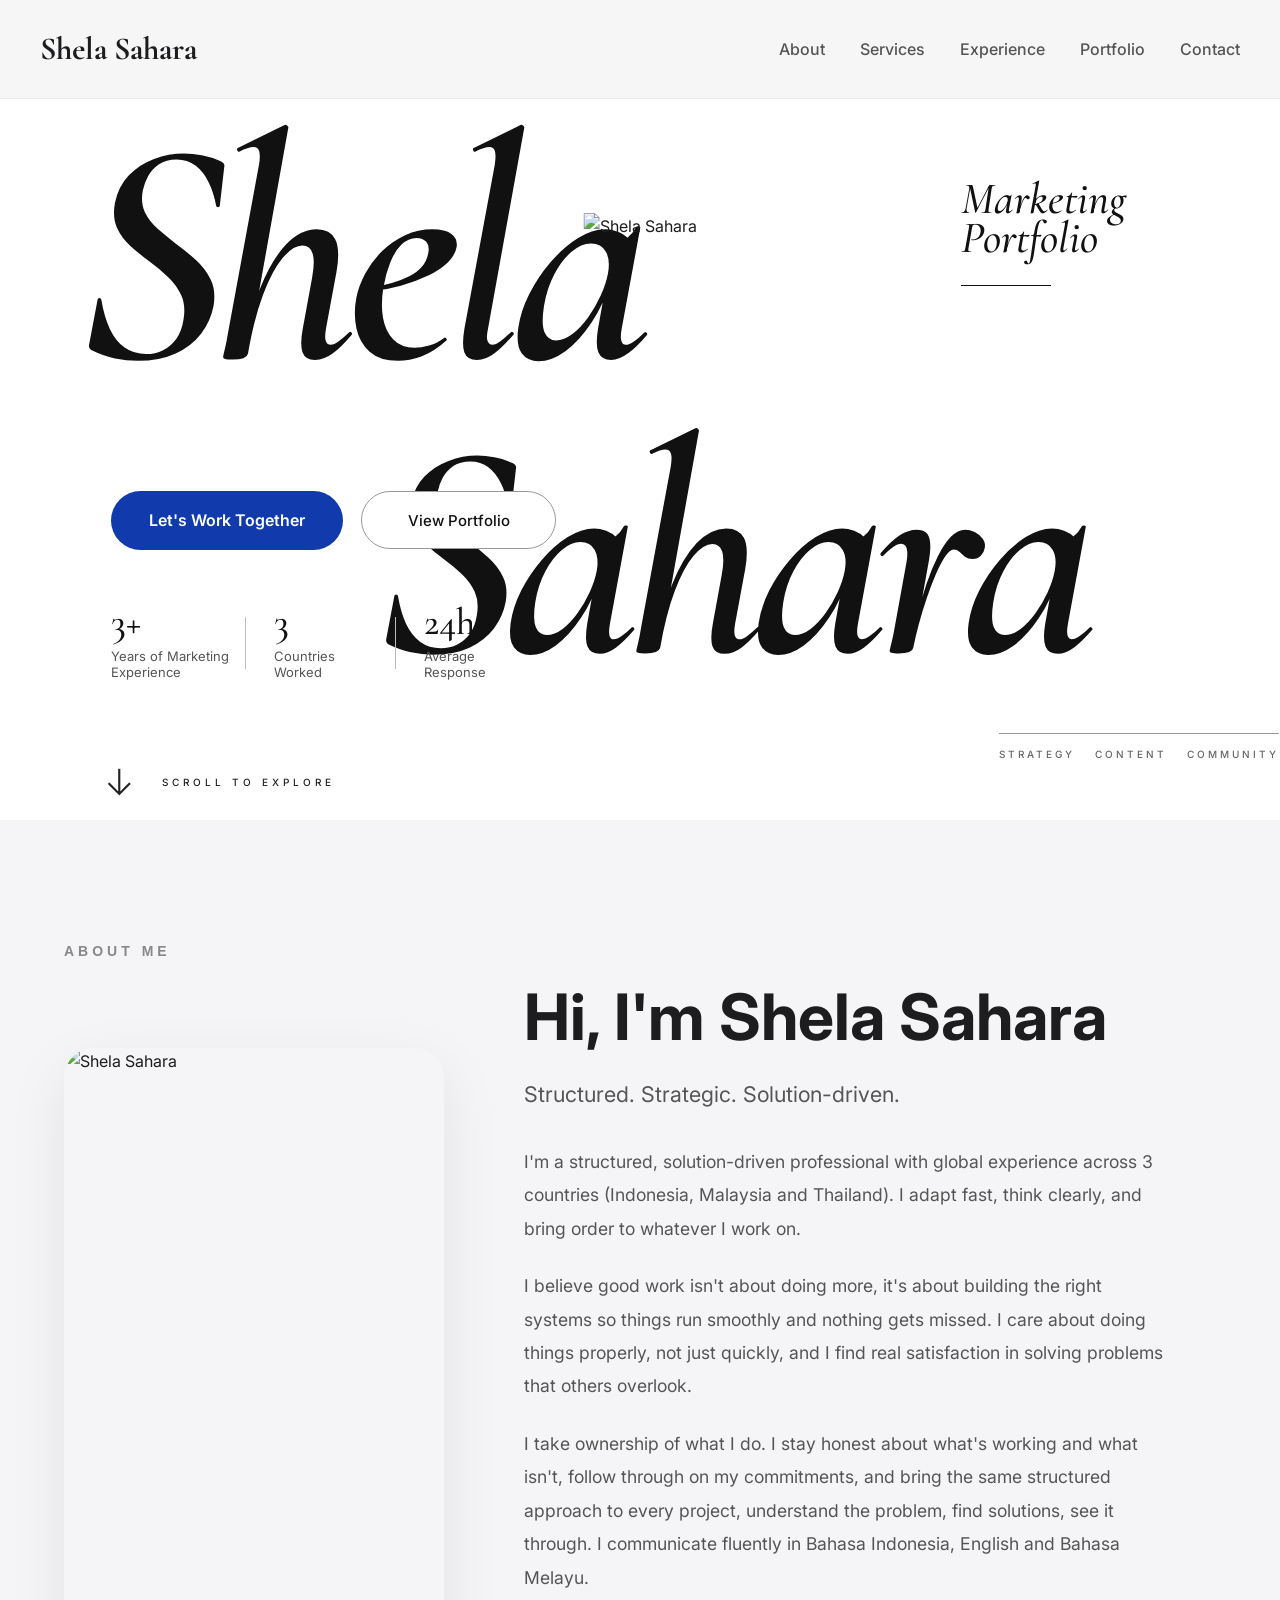
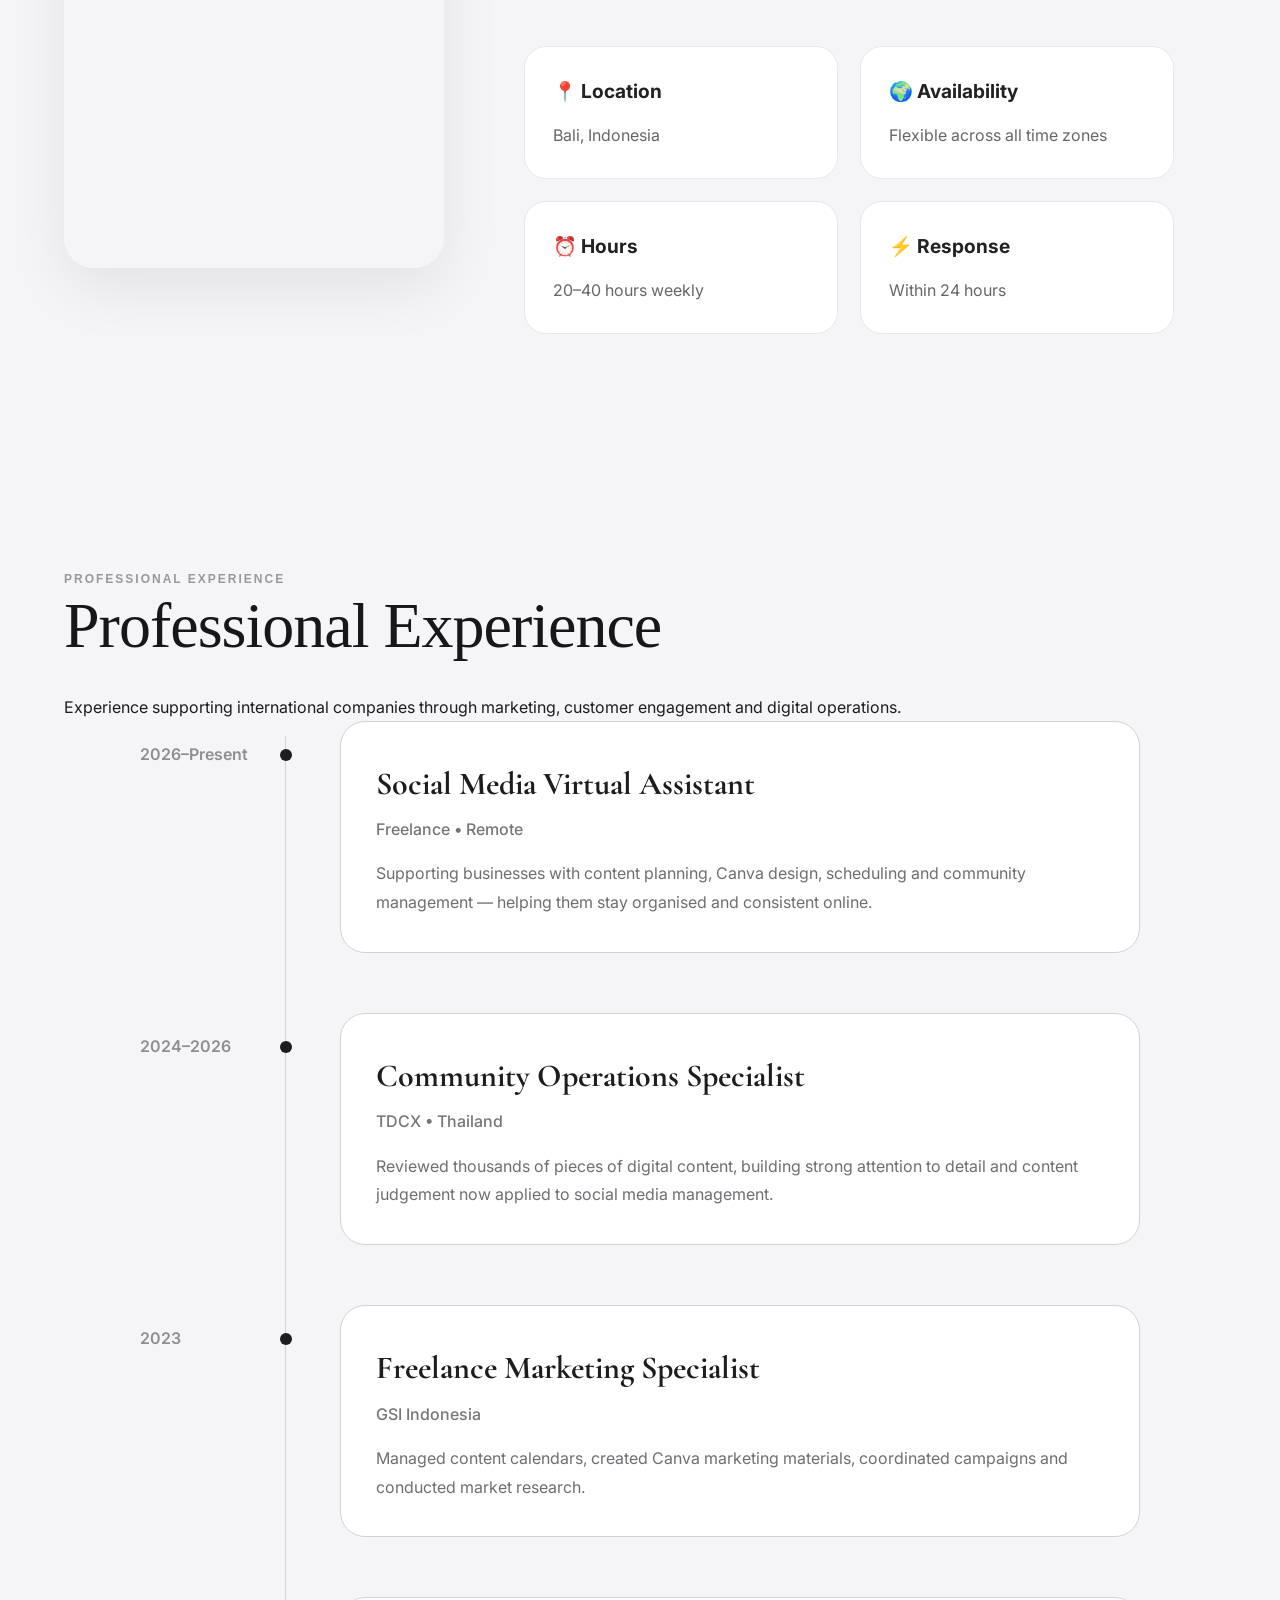
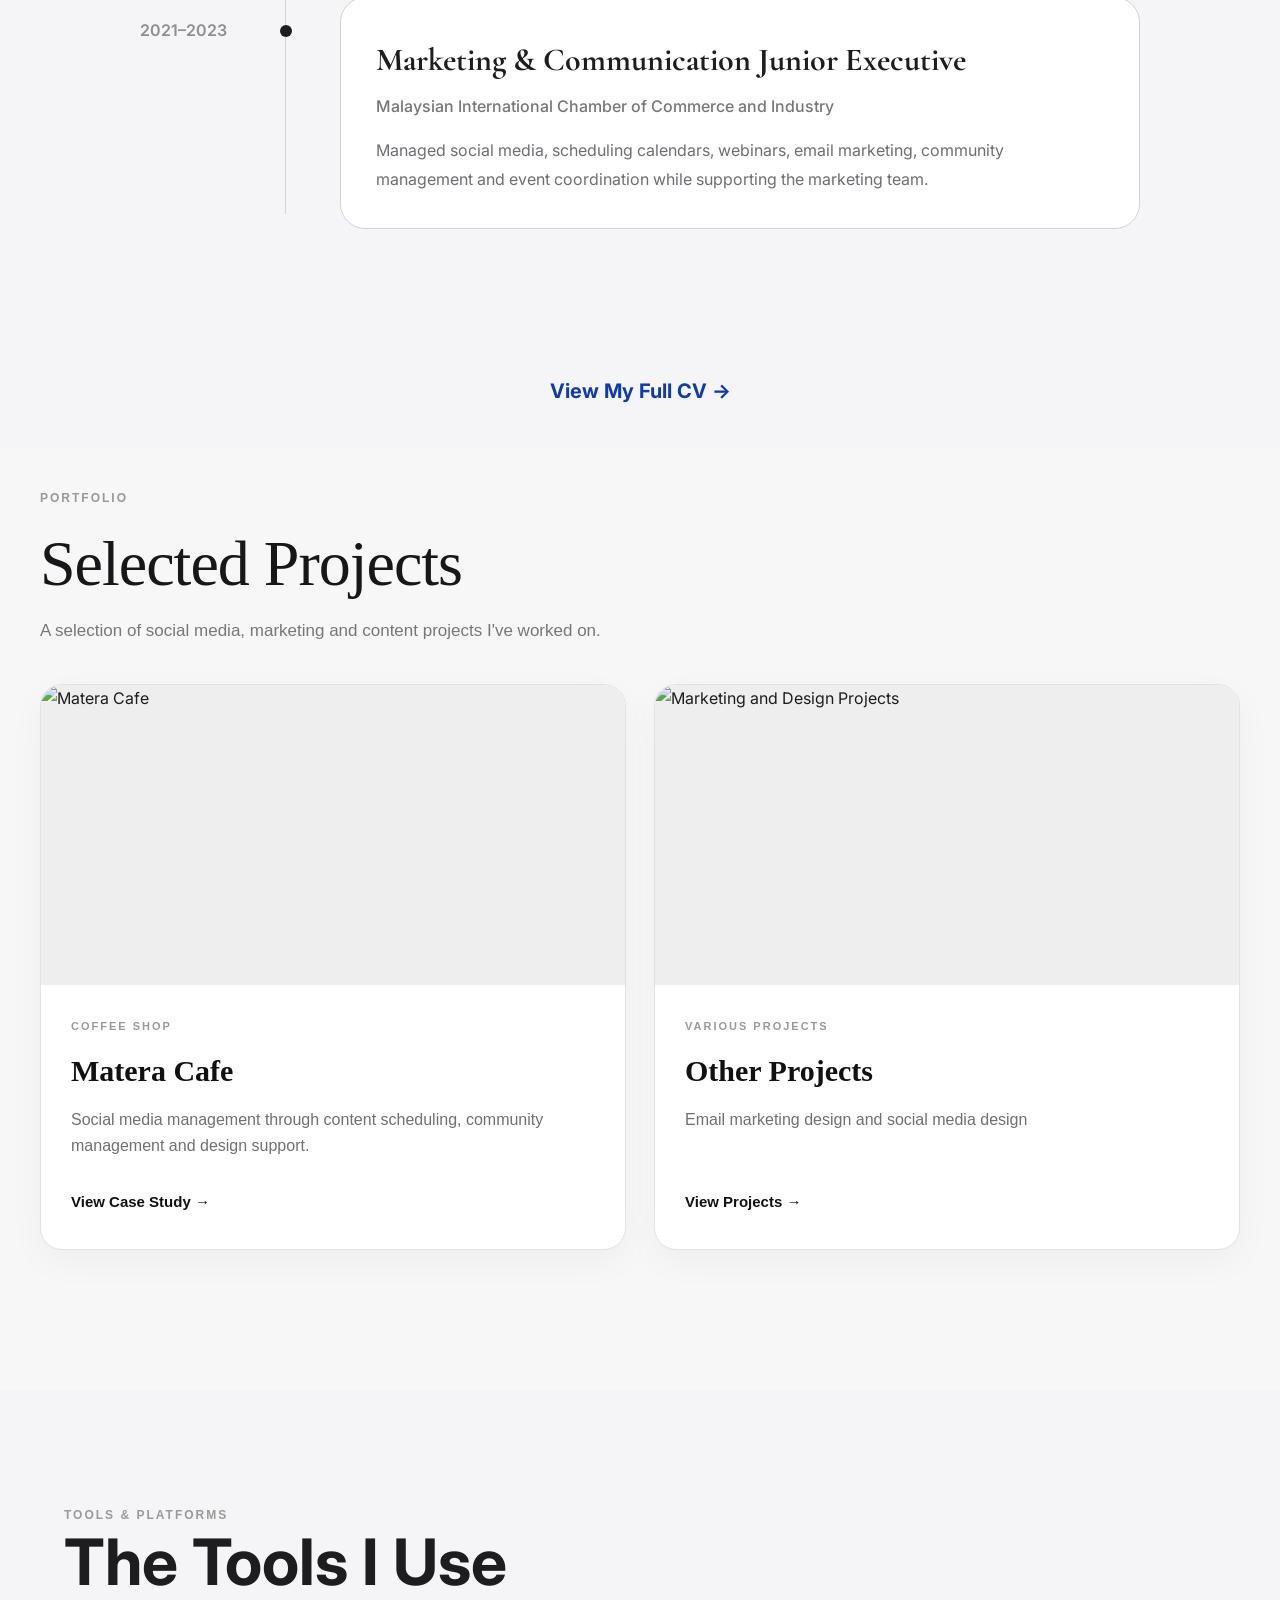
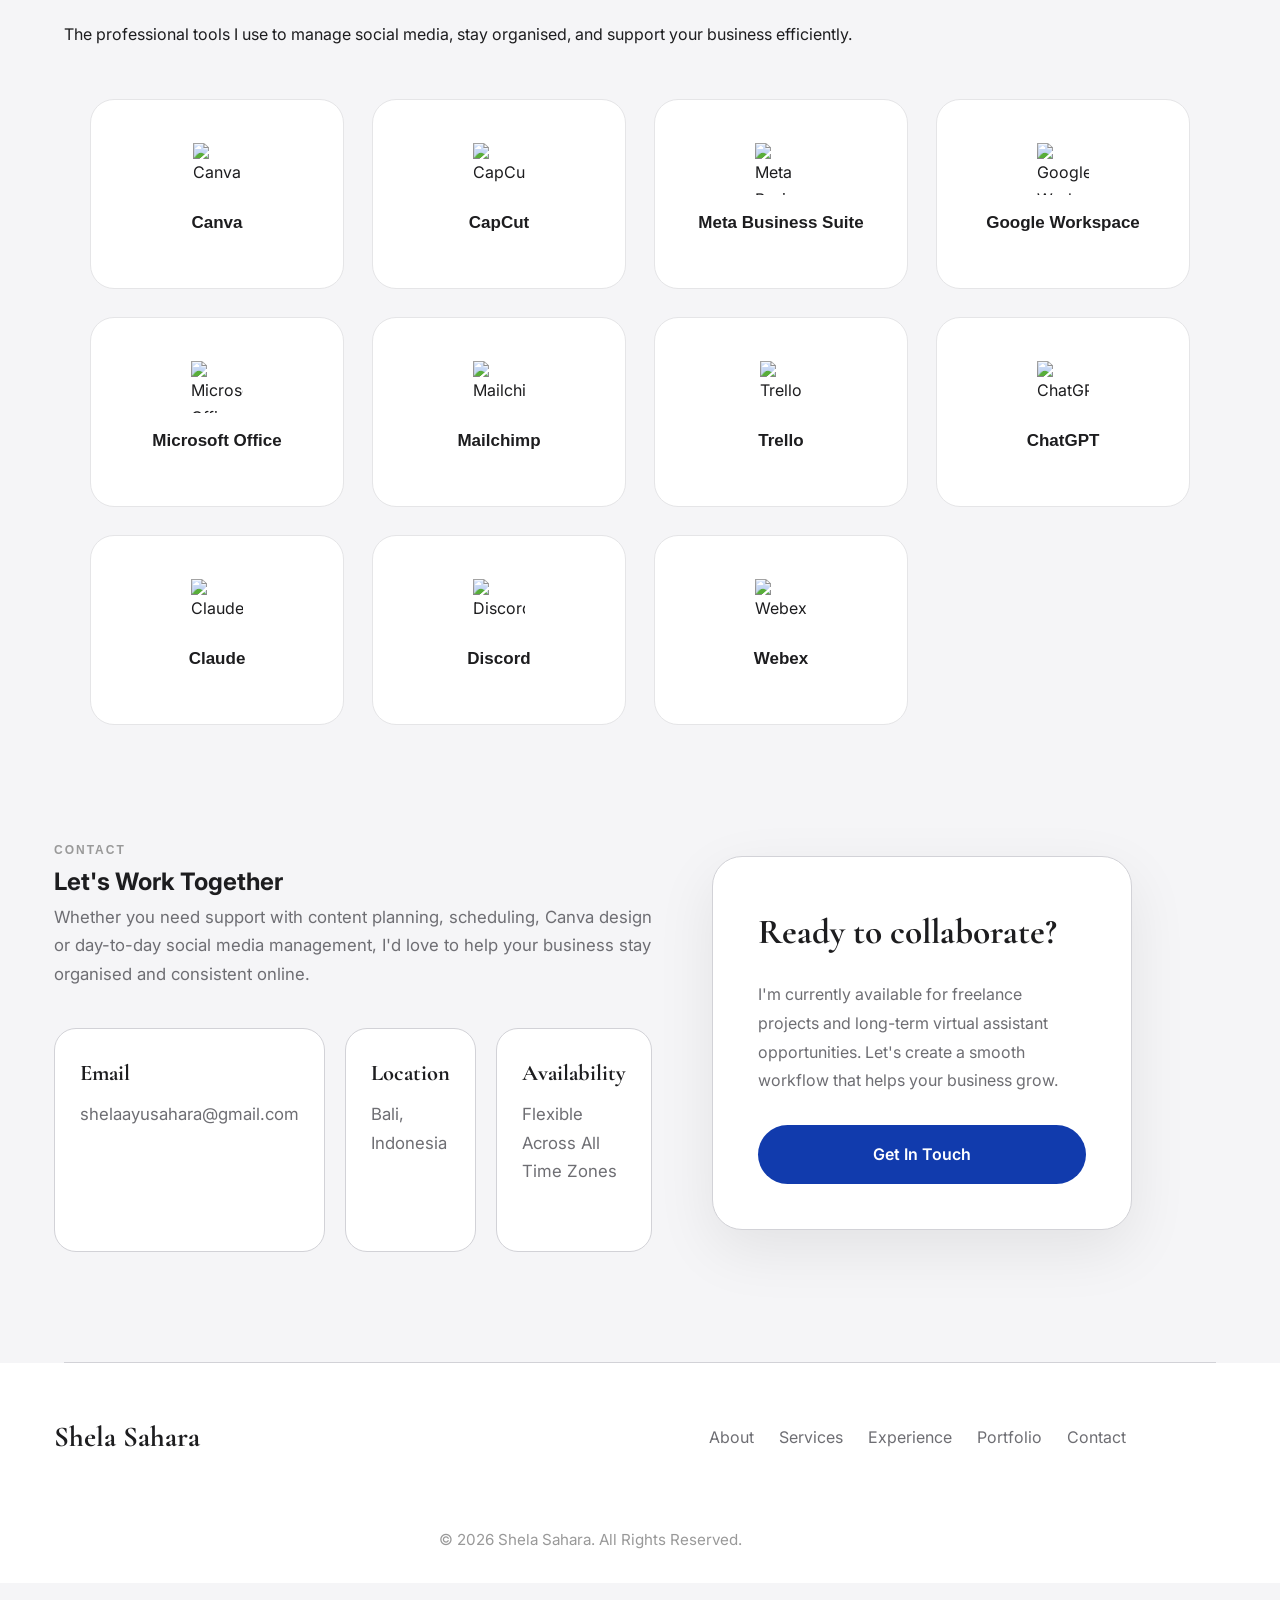
==== index.html @ 8b9014c3 "Add files via upload" ====
<!DOCTYPE html>
<html lang="en">

<head>

    <meta charset="UTF-8">
    <meta name="viewport" content="width=device-width, initial-scale=1.0">

    <title>Shela Sahara | Social Media Virtual Assistant</title>

    <link rel="stylesheet" href="style.css">

    <link rel="preconnect" href="https://fonts.googleapis.com">
    <link rel="preconnect" href="https://fonts.gstatic.com" crossorigin>

    <link href="https://fonts.googleapis.com/css2?family=Cormorant+Garamond:wght@500;600;700&family=Inter:wght@300;400;500;600;700&display=swap" rel="stylesheet">

</head>

<body>

<!-- ================= HEADER ================= -->

<header>

    <div class="container nav">

        <div class="logo">
            Shela Sahara
        </div>

        <nav>

            <a href="#about">About</a>
            <a href="#services">Services</a>
            <a href="#experience">Experience</a>
            <a href="#portfolio">Portfolio</a>
            <a href="#contact">Contact</a>

        </nav>

    </div>

</header>


<!-- ================= HERO ================= -->

<section class="hero">

    <!-- GIANT NAME -->

    <div class="hero-big-name">

        <span class="big-first">Shela</span>

        <span class="big-last">Sahara</span>

    </div>


    <!-- MARKETING PORTFOLIO -->

    <div class="hero-title">

        <span>Marketing</span>

        <span>Portfolio</span>

        <div class="title-line"></div>

    </div>


    <!-- PHOTO -->

    <div class="hero-photo">

        <img src="shela pic.png" alt="Shela Sahara">

    </div>


    <!-- LEFT CONTENT -->

    <div class="hero-info">

        <div class="buttons">

            <a href="#contact" class="btn">

                <span>Let's Work Together</span>

                <span class="arrow">→</span>

            </a>


            <a href="#portfolio" class="btn-outline">

                View Portfolio

            </a>

        </div>


        <div class="stats">

            <div class="stat">

                <h3>3+</h3>

                <p>
                    Years of Marketing<br>
                    Experience
                </p>

            </div>


            <div class="divider"></div>


            <div class="stat">

                <h3>3</h3>

                <p>
                    Countries<br>
                    Worked
                </p>

            </div>


            <div class="divider"></div>


            <div class="stat">

                <h3>24h</h3>

                <p>
                    Average<br>
                    Response
                </p>

            </div>

        </div>

    </div>


    <!-- BOTTOM RIGHT -->

    <div class="hero-specialties">

        <span>STRATEGY</span>

        <span>CONTENT</span>

        <span>COMMUNITY</span>

    </div>


    <!-- BOTTOM LEFT -->

    <div class="hero-scroll">

        <span class="scroll-arrow">↓</span>

        <span>SCROLL TO EXPLORE</span>

    </div>

</section>

<!-- ================= ABOUT ================= -->

<section id="about" class="about-section">

    <div class="container">

        <span class="section-label">
            ABOUT ME
        </span>

        <div class="about-layout">

            <!-- LEFT -->
            <div class="about-image">
                <img src="Shela Pic.jpg" alt="Shela Sahara">
            </div>

            <!-- RIGHT -->
            <div class="about-content">

                <h2>Hi, I'm Shela Sahara</h2>

                <p class="section-description">
                    Structured. Strategic. Solution-driven.
                </p>

                <p>
                    I'm a structured, solution-driven professional with global experience across 3 countries (Indonesia, Malaysia and Thailand). I adapt fast, think clearly, and bring order to whatever I work on.
                </p>

                <p>
I believe good work isn't about doing more, it's about building the right systems so things run smoothly and nothing gets missed. I care about doing things properly, not just quickly, and I find real satisfaction in solving problems that others overlook.               
 </p>

                <p>

I take ownership of what I do. I stay honest about what's working and what isn't, follow through on my commitments, and bring the same structured approach to every project, understand the problem, find solutions, see it through. I communicate fluently in Bahasa Indonesia, English and Bahasa Melayu.
                </p>

                <div class="about-info">

                    <div class="info-card">
                        <h4>📍 Location</h4>
                        <p>Bali, Indonesia</p>
                    </div>

                    <div class="info-card">
                        <h4>🌍 Availability</h4>
                        <p>Flexible across all time zones</p>
                    </div>

                    <div class="info-card">
                        <h4>⏰ Hours</h4>
                        <p>20–40 hours weekly</p>
                    </div>

                    <div class="info-card">
                        <h4>⚡ Response</h4>
                        <p>Within 24 hours</p>
                    </div>

                </div>

            </div>

        </div>

    </div>

</section>


<!-- ================= EXPERIENCE ================= -->

<section id="experience" class="experience-section">

<div class="container">


<span class="section-label">

PROFESSIONAL EXPERIENCE

</span>


<h2>
Professional Experience
</h2>


<p class="section-description">
Experience supporting international companies through marketing, customer engagement and digital operations.
</p>



<div class="timeline">



<div class="timeline-item">


<div class="timeline-year">
2026–Present
</div>


<div class="timeline-dot"></div>



<div class="timeline-content">

<h3>
Social Media Virtual Assistant
</h3>
<h4>
Freelance • Remote
</h4>
<p>
Supporting businesses with content planning, Canva design, scheduling and community management — helping them stay organised and consistent online.
</p>

</div>

</div>

<div class="timeline-item">


<div class="timeline-year">
2024–2026
</div>


<div class="timeline-dot"></div>



<div class="timeline-content">


<h3>
Community Operations Specialist
</h3>


<h4>
TDCX • Thailand
</h4>


<p>
Reviewed thousands of pieces of digital content, building strong attention to detail and content judgement now applied to social media management.
</p>


</div>


</div>





<div class="timeline-item">


<div class="timeline-year">
2023
</div>


<div class="timeline-dot"></div>



<div class="timeline-content">


<h3>
Freelance Marketing Specialist
</h3>


<h4>
GSI Indonesia
</h4>


<p>
Managed content calendars, created Canva marketing materials, coordinated campaigns and conducted market research.
</p>


</div>


</div>





<div class="timeline-item">


<div class="timeline-year">
2021–2023
</div>


<div class="timeline-dot"></div>



<div class="timeline-content">


<h3>
Marketing & Communication Junior Executive
</h3>


<h4>
Malaysian International Chamber of Commerce and Industry
</h4>


<p>
Managed social media, scheduling calendars, webinars, email marketing, community management and event coordination while supporting the marketing team.
</p>


</div>


</div>



</div>


</div>

</section>

<a href=https://drive.google.com/file/d/1gc86GsazWxi3zCNmFZ_5Ws8G3zGuvCW1/view?usp=sharing class="cv-link" target="_blank">
    View My Full CV →
</a>

<!-- ================= PORTFOLIO ================= -->

<section class="portfolio-section" id="portfolio">

    <div class="portfolio-container">

        <p class="section-label">PORTFOLIO</p>

        <h2 class="portfolio-title">Selected Projects</h2>

        <p class="portfolio-subtitle">
            A selection of social media, marketing and content projects I've worked on.
        </p>

        <div class="portfolio-grid">

<!-- PROJECT 01 -->
<article class="portfolio-card">

    <div class="portfolio-image">
        <img src="cover matera.png" alt="Matera Cafe">
    </div>

    <div class="portfolio-content">

        <span class="portfolio-category">COFFEE SHOP</span>

        <h3>Matera Cafe</h3>

        <p>
            Social media management through content scheduling,
            community management and design support.
        </p>

       <a href="./matera/matera.html" class="portfolio-link">
    View Case Study →
</a>

    </div>

</article>


            <!-- PROJECT 02 -->
            <article class="portfolio-card">

                <div class="portfolio-image">
                    <img src="cover others project.png" alt="Marketing and Design Projects">
                </div>

                <div class="portfolio-content">

                    <span class="portfolio-category">VARIOUS PROJECTS</span>

                    <h3>Other Projects</h3>

                    <p>
                        Email marketing design and social media design
                    </p>
<a href="others/others.html" class="portfolio-link">View Projects →</a>

                </div>

            </article>

        </div>

    </div>

</section>


<!-- ================= TOOLS ================= -->

<section id="tools" class="tools section">

    <div class="container">

        <span class="section-label">
            TOOLS & PLATFORMS
        </span>

        <h2 class="tools-title">The Tools I Use</h2>
<p>The professional tools I use to manage social media, stay organised, and support your business efficiently.</p>

           <div class="tools-grid">

    <div class="tool-card">
        <div class="tool-logo">
            <img src="canva.png" alt="Canva">
        </div>
        <h3>Canva</h3>
    </div>

    <div class="tool-card">
        <div class="tool-logo">
            <img src="capcut.png" alt="CapCut">
        </div>
        <h3>CapCut</h3>
    </div>

    <div class="tool-card">
        <div class="tool-logo">
            <img src="metabusiness.png" alt="Meta Business Suite">
        </div>
        <h3>Meta Business Suite</h3>
    </div>

    <div class="tool-card">
        <div class="tool-logo">
            <img src="google.png" alt="Google Workspace">
        </div>
        <h3>Google Workspace</h3>
    </div>

    <div class="tool-card">
        <div class="tool-logo">
            <img src="msoffice.png" alt="Microsoft Office">
        </div>
        <h3>Microsoft Office</h3>
    </div>

    <div class="tool-card">
        <div class="tool-logo">
            <img src="mailchimp.png" alt="Mailchimp">
        </div>
        <h3>Mailchimp</h3>
    </div>

    <div class="tool-card">
        <div class="tool-logo">
            <img src="trello.png" alt="Trello">
        </div>
        <h3>Trello</h3>
    </div>

    <div class="tool-card">
        <div class="tool-logo">
            <img src="chatgpt.png" alt="ChatGPT">
        </div>
        <h3>ChatGPT</h3>
    </div>

    <div class="tool-card">
        <div class="tool-logo">
            <img src="claude.png" alt="Claude">
        </div>
        <h3>Claude</h3>
    </div>

    <div class="tool-card">
        <div class="tool-logo">
            <img src="discord.png" alt="Discord">
        </div>
        <h3>Discord</h3>
    </div>

    <div class="tool-card">
        <div class="tool-logo">
            <img src="webex.png" alt="Webex">
        </div>
        <h3>Webex</h3>
    </div>

</div>

<!-- ================= CONTACT ================= -->

<section class="contact" id="contact">

    <div class="container contact-grid">

        <div class="contact-text">

            <span class="section-label">
                CONTACT
            </span>

            <h2>
                Let's Work Together
            </h2>

            <p>
                Whether you need support with content planning, scheduling, Canva design or day-to-day social media management, I'd love to help your business stay organised and consistent online.
            </p>

            <div class="contact-info">

                <div class="contact-item">
                    <h4>Email</h4>
                    <p>shelaayusahara@gmail.com</p>
                </div>

                <div class="contact-item">
                    <h4>Location</h4>
                    <p>Bali, Indonesia</p>
                </div>

                <div class="contact-item">
                    <h4>Availability</h4>
                    <p>Flexible Across All Time Zones</p>
                </div>

            </div>

        </div>

        <div class="contact-card">

            <h3>Ready to collaborate?</h3>

            <p>
                I'm currently available for freelance projects and long-term virtual assistant opportunities. Let's create a smooth workflow that helps your business grow.
            </p>

            <a href="mailto:shelaayusahara@gmail.com" class="btn">
                Get In Touch
            </a>

        </div>

    </div>

</section>

<!-- ================= FOOTER ================= -->

<footer>

    <div class="container footer">

        <div class="footer-logo">
            Shela Sahara
        </div>

        <div class="footer-links">
            <a href="#about">About</a>
            <a href="#services">Services</a>
            <a href="#experience">Experience</a>
            <a href="#portfolio">Portfolio</a>
            <a href="#contact">Contact</a>
        </div>

        <div class="copyright">
            © 2026 Shela Sahara. All Rights Reserved.
        </div>

    </div>

</footer>

<script src="script.js"></script>

</body>
</html>
---- style.css ----
/* ======================================
   SHELA SAHARA PORTFOLIO
   Luxury Minimal Portfolio
====================================== */

@import url('https://fonts.googleapis.com/css2?family=Cormorant+Garamond:wght@500;600;700&family=Inter:wght@300;400;500;600;700&display=swap');

/* ================= ROOT ================= */

:root{

    --bg:#F5F5F7;
    --white:#FFFFFF;
    --card:#FBFBFD;

    --text:#1D1D1F;
    --light:#6E6E73;

    --border:#D2D2D7;

    --button:#1D1D1F;
    --button-hover:#333333;

    --shadow:0 20px 60px rgba(0,0,0,.08);

    --max-width:1200px;

}

/* ================= RESET ================= */

*{
    margin:0;
    padding:0;
    box-sizing:border-box;
}

html{
    scroll-behavior:smooth;
}

body{

    font-family:'Inter',sans-serif;
    background:var(--bg);
    color:var(--text);
    line-height:1.7;

}

img{

    width:100%;
    display:block;

}

a{

    text-decoration:none;
    color:inherit;

}

.container{

    width:90%;
    max-width:var(--max-width);
    margin:auto;

}

section{

    padding:110px 0;

}

/* ================= HEADER ================= */

header{

    position:fixed;
    top:0;
    left:0;
    width:100%;
    z-index:999;

    background:rgba(245,245,247,.90);

    backdrop-filter:blur(20px);

    border-bottom:1px solid #ECECEC;

}

.nav {
    display: flex;
    justify-content: space-between;
    align-items: center;
    padding: 22px 0;

    width: min(100% - 80px, 1300px);
    margin: 0 auto;
}

.logo{

    font-family:'Cormorant Garamond',serif;
    font-size:2rem;
    font-weight:700;

}

nav{

    display:flex;
    gap:35px;

}

nav a{

    font-weight:500;
    color:#555;
    transition:.3s;

}

nav a:hover{

    color:#000;

}

/* =========================================================
   HERO — SHELA SAHARA EDITORIAL PORTFOLIO
========================================================= */

.hero {
    position: relative;
    width: 100%;
    height: calc(100vh - 80px);
    min-height: 760px;
    background: #ffffff;
    overflow: hidden;
}


/* =========================================================
   GIANT NAME — BACKGROUND
========================================================= */

.hero-big-name {
    position: absolute;
    inset: 0;
    left: 40px;
    z-index: 1;
    pointer-events: none;

    font-family: 'Cormorant Garamond', serif;
    font-style: italic;
    color: #111111;
}


/* =========================================================
   SHELA
========================================================= */

.big-first {
    position: absolute;

    top: 2%;
    left: 3.5%;

    margin: 0;
    padding: 0;

    font-family: 'Cormorant Garamond', serif;
    font-size: clamp(270px, 24vw, 370px);
    font-weight: 600;

    line-height: .72;
    letter-spacing: -18px;

    white-space: nowrap;
    color: #111111;
}


/* =========================================================
   SAHARA
========================================================= */

.big-last {
    position: absolute;

    top: 37%;
    left: 70%;

    margin: 0;
    padding: 0;

    font-family: 'Cormorant Garamond', serif;
    font-size: clamp(270px, 24vw, 370px);
    font-weight: 600;

    line-height: .72;
    letter-spacing: -18px;

    white-space: nowrap;
    color: #111111;
}


/* =========================================================
   PHOTO — FRONT OF THE GIANT NAME
========================================================= */

.hero-photo {
    position: absolute;

    left: 50%;
    bottom: 0;

    z-index: 3;

    width: auto;
    height: 76%;

    transform: translateX(-50%);

    display: flex;
    align-items: flex-end;
    justify-content: center;
}


.hero-photo img {
    display: block;

    width: auto;
    height: 100%;

    max-width: none;

    margin: 0;
    padding: 0;

    object-fit: contain;
    object-position: bottom center;

    border: none;
    border-radius: 0;

    box-shadow: none;

    background: transparent;
}


/* =========================================================
   MARKETING PORTFOLIO
========================================================= */

.hero-title {
    position: absolute;

    top: 22%;
    right: 21.5%;

    z-index: 5;

    margin: 0;
    padding: 0;

    display: flex;
    flex-direction: column;

    font-family: 'Cormorant Garamond', serif;

    font-size: clamp(42px, 3.4vw, 58px);
    font-weight: 500;
    font-style: italic;

    line-height: .86;

    color: #111111;
    text-align: left;
}


.hero-title span {
    display: block;

    margin: 0;
    padding: 0;
}


.title-line {
    width: 90px;
    height: 1px;

    margin-top: 28px;

    background: #111111;
}


/* =========================================================
   LEFT BUTTON + STATS
========================================================= */

.hero-info {
    position: absolute;

    left: 4.3%;
    bottom: 18%;

    z-index: 6;

    margin: 0;
    padding: 0;
}


/* =========================================================
   BUTTONS
========================================================= */

.hero .buttons {
    display: flex;
    align-items: center;

    gap: 18px;

    margin: 0 0 55px;
    padding: 0;
}

.btn {
    background: #113BAD;
    color: #fff;

    padding: 16px 38px;
    border-radius: 999px;

    font-weight: 600;

    display: flex;
    align-items: center;
    justify-content: center;

    transition: .3s;
}


.hero .btn:hover {
    background: #0d3195;
    transform: translateY(-3px);
}


.hero .btn .arrow {
    font-size: 22px;
    line-height: 1;
}


.hero .btn-outline {
    display: flex;
    align-items: center;
    justify-content: center;

    width: 195px;
    height: 58px;

    box-sizing: border-box;

    padding: 0 25px;

    background: #ffffff;
    color: #111111;

    border: 1px solid #999999;
    border-radius: 999px;

    font-family: inherit;
    font-size: 15px;
    font-weight: 500;
    line-height: 1;

    text-decoration: none;

    transition:
        transform .3s ease,
        background .3s ease;
}


.hero .btn-outline:hover {
    background: #f5f5f5;
    transform: translateY(-3px);
}


/* =========================================================
   STATS
========================================================= */

.hero .stats {
    display: flex;
    align-items: center;

    gap: 22px;

    margin: 0;
    padding: 0;
}


.hero .stat {
    min-width: 105px;

    margin: 0;
    padding: 0;
}


.hero .stat h3 {
    margin: 0 0 9px;
    padding: 0;

    font-family: 'Cormorant Garamond', serif;

    font-size: 38px;
    font-weight: 500;

    line-height: .9;

    color: #111111;
}


.hero .stat p {
    margin: 0;
    padding: 0;

    font-family: 'Inter', sans-serif;

    font-size: 13px;
    font-weight: 400;

    line-height: 1.25;

    color: #555555;
}


.hero .divider {
    width: 1px;
    height: 52px;

    flex: 0 0 1px;

    background: #bdbdbd;

    transform: translateX(-6px);
}


/* =========================================================
   BOTTOM RIGHT — SPECIALTIES
========================================================= */

.hero-specialties {
    position: absolute;

    right: 4.8%;
    bottom: 7.5%;

    z-index: 6;

    width: 320px;

    margin: 0;
    padding: 15px 0 0;

    border-top: 1px solid #999999;

    display: flex;
    align-items: center;
    justify-content: space-between;

    font-family: 'Inter', sans-serif;

    font-size: 10px;
    font-weight: 500;

    letter-spacing: 3px;
    line-height: 1;

    color: #666666;
}


/* =========================================================
   BOTTOM LEFT — SCROLL
========================================================= */

.hero-scroll {
    position: absolute;

    left: 4.3%;
    bottom: 3.5%;

    z-index: 6;

    display: flex;
    align-items: center;

    gap: 28px;

    margin: 0;
    padding: 0;

    color: #222222;
}


.hero-scroll .scroll-arrow {
    font-size: 36px;
    font-weight: 300;
    line-height: .5;
}


.hero-scroll span:last-child {
    font-family: 'Inter', sans-serif;

    font-size: 10px;
    font-weight: 500;

    letter-spacing: 4px;
    line-height: 1;

    white-space: nowrap;
}


/* =========================================================
   NO EXTRA DECORATION
========================================================= */

.hero::before,
.hero::after {
    content: none !important;
}


/* =========================================================
   LARGE DESKTOP
========================================================= */

@media (min-width: 1400px) {

    .hero {
        min-height: 760px;
    }

    .big-first {
        top: -1%;
        left: 3.5%;

        font-size: 25vw;
        letter-spacing: -19px;
    }

    .big-last {
        top: 36%;
        left: 29%;

        font-size: 24vw;
        letter-spacing: -19px;
    }

    .hero-photo {
        height: 76%;
    }

    .hero-title {
        top: 22%;
        right: 21.5%;
    }
}


/* =========================================================
   LAPTOP
========================================================= */

@media (min-width: 901px) and (max-width: 1399px) {

    .hero {
        min-height: 700px;
    }

    .big-first {
        top: 0;
        left: 3%;

        font-size: 25vw;
        letter-spacing: -13px;
    }

    .big-last {
        top: 37%;
        left: 27%;

        font-size: 24vw;
        letter-spacing: -13px;
    }

    .hero-photo {
        height: 74%;
    }

    .hero-title {
        top: 22%;
        right: 12%;

        font-size: 2.8rem;
    }

    .hero-info {
        left: 4%;
        bottom: 17%;
    }

    .hero-specialties {
        right: 4%;
        width: 280px;
    }
}


/* =========================================================
   TABLET
========================================================= */

@media (max-width: 900px) {

    .hero {
        height: 850px;
        min-height: 850px;
    }

    .big-first {
        top: 2%;
        left: 3%;

        font-size: 24vw;
        letter-spacing: -7px;
    }

    .big-last {
        top: 38%;
        left: 22%;

        font-size: 23vw;
        letter-spacing: -7px;
    }

    .hero-photo {
        left: 55%;
        height: 65%;
    }

    .hero-title {
        top: 23%;
        right: 6%;

        font-size: 2.2rem;
    }

    .hero-info {
        left: 5%;
        bottom: 7%;
    }

    .hero-specialties,
    .hero-scroll {
        display: none;
    }
}


/* =========================================================
   MOBILE
========================================================= */

@media (max-width: 600px) {

    .hero {
        height: 850px;
        min-height: 850px;
    }

    .big-first {
        top: 3%;
        left: 3%;

        font-size: 28vw;
        letter-spacing: -5px;
    }

    .big-last {
        top: 34%;
        left: 10%;

        font-size: 26vw;
        letter-spacing: -5px;
    }

    .hero-photo {
        left: 58%;
        height: 55%;
    }

    .hero-title {
        top: 23%;
        right: 5%;

        font-size: 1.7rem;
    }

    .title-line {
        width: 45px;
        margin-top: 15px;
    }

    .hero-info {
        left: 5%;
        bottom: 4%;
    }

    .hero .buttons {
        gap: 10px;
        margin-bottom: 35px;
    }

    .hero .btn {
        width: auto;
        height: 48px;
        padding: 0 17px;
        font-size: 12px;
    }

    .hero .btn-outline {
        width: auto;
        height: 48px;
        padding: 0 17px;
        font-size: 12px;
    }

    .hero .stats {
        gap: 12px;
    }

    .hero .stat {
        min-width: 75px;
    }

    .hero .stat h3 {
        font-size: 28px;
    }

    .hero .stat p {
        font-size: 10px;
    }

    .hero .divider {
        height: 45px;
    }

    .hero-specialties,
    .hero-scroll {
        display: none;
    }
}


/* ================= FINAL HERO ADJUSTMENT ================= */

/* Move the giant Shela Sahara down */
.hero-big-name {
    transform: translateY(140px);
}

/* Remove arrow from Let's Work Together */
.buttons .arrow {
    display: none !important;
}


/* Move left-side hero content slightly left */
.hero-info {
    transform: translateX(60px);
}

/* Move scroll indicator slightly left */
.hero-scroll {
    transform: translateX(50px);
}

/* Move specialties slightly left */
.hero-specialties {
    transform: translateX(50px);
}

/* ======================================
   ABOUT
====================================== */

.about-section{
    padding:120px 0;
}

.about-layout{
    display:grid;
    grid-template-columns:520px 1fr;
    gap:70px;
    align-items:stretch;
}

.about-image{
    display:flex;
}

.about-image img{
    width:100%;
    height:100%;
    min-height:820px;
    object-fit:cover;
    border-radius:30px;
    display:block;
}

.about-content{
    display:flex;
    flex-direction:column;
}

.about-section .section-label{
    display:block;
    font-size:14px;
    font-weight:600;
    letter-spacing:4px;
    text-transform:uppercase;
    color:#888;
    margin-bottom:18px;
}

.about-content h2{
    font-size:4rem;
    line-height:1.1;
    margin-bottom:24px;
}

.about-content .section-description{
    font-size:1.35rem;
    line-height:1.7;
    color:#555;
    margin-bottom:32px;
}

.about-content p{
    font-size:1.1rem;
    line-height:1.9;
    color:#555;
    margin-bottom:24px;
}

.about-info{
    display:grid;
    grid-template-columns:repeat(2,1fr);
    gap:22px;
    margin-top:28px;
}

.info-card{
    background:#fff;
    border:1px solid #E8E8E8;
    border-radius:22px;
    padding:28px;
    transition:.3s;
}

.info-card:hover{
    transform:translateY(-4px);
    box-shadow:0 15px 40px rgba(0,0,0,.08);
}

.info-card h4{
    font-size:1.2rem;
    margin-bottom:12px;
    color:#222;
}

.info-card p{
    margin:0;
    font-size:1rem;
    color:#666;
}

/* ======================================
   PROFESSIONAL EXPERIENCE
====================================== */

.timeline{

    position:relative;
    max-width:900px;
    margin:auto;

}

/* Vertical Line */

.timeline::before{

    content:"";

    position:absolute;

    left:55px;

    top:15px;

    bottom:15px;

    width:2px;

    background:#DADADA;

}

.timeline-item{

    position:relative;

    display:grid;

    grid-template-columns:110px 1fr;

    gap:35px;

    margin-bottom:55px;

}

.timeline-year{

    position:relative;

    font-family:'Cormorant Garamond',serif;
    font-size:1.8rem;
    font-weight:600;
    color:#1D1D1F;

}
   .experience-section h2 {
    margin: 0 0 32px;

    font-family: Georgia, "Times New Roman", serif;
    font-size: 4rem;
    line-height: 1.1;
    font-weight: 400;
    letter-spacing: -1px;

    color: #17171a;
}

.experience-section .section-description {
    white-space: nowrap;
    margin-top: 30px;
}
/* Circle */

.timeline-year::after{

    content:"";

    position:absolute;

    right:-20px;

    top:14px;

    width:14px;

    height:14px;

    border-radius:50%;

    background:#1D1D1F;

    border:5px solid #F5F5F7;

}

.timeline-content{

    background:#FFFFFF;

    border:1px solid var(--border);

    border-radius:24px;

    padding:30px 35px;

    transition:.35s;

}

.timeline-content:hover{

    transform:translateY(-5px);

    box-shadow:var(--shadow);

}

.timeline-content h3{

    font-family:'Cormorant Garamond',serif;

    font-size:1.9rem;

    margin-bottom:5px;

}

.timeline-content h4{

    color:#777;

    font-size:1rem;

    font-weight:500;

    margin-bottom:16px;

}

.timeline-content p{

    color:var(--light);

    line-height:1.8;

}

.cv-link {
    display: block;
    width: fit-content;
    margin: -25px auto 40px;

    color: #113BAD;
    font-size: 20px;
    font-weight: 700;
    text-decoration: none;
}
.cv-link:hover {
    color: #0D2F8A;
    transform: translateX(5px);
}


/* =========================
   PORTFOLIO
========================= */

.portfolio-section {
    width: 100%;
    padding: 40px 0 140px;
    background: #f7f7f8;
}

.portfolio-container {
    width: min(100% - 40px, 1200px);
    margin: 0 auto;
}


/* SECTION HEADER */

.section-label {
    margin: 0 0 20px;

    font-family: Arial, sans-serif;
    font-size: 12px;
    font-weight: 700;
    letter-spacing: 2px;

    color: #999;
}

.portfolio-title {
     margin: 0;

    font-family: Georgia, "Times New Roman", serif;
    font-size: 4rem;
    line-height: 1.1;
    font-weight: 400;
    letter-spacing: -1px;

    color: #17171a;
}

.portfolio-subtitle {
    max-width: none;

    margin: 18px 0 40px;

    font-family: Arial, sans-serif;
    font-size: 17px;
    line-height: 1.6;

    color: #777;
}


/* =========================
   PROJECT GRID
========================= */

.portfolio-grid {
    display: grid;

    grid-template-columns: repeat(2, minmax(0, 1fr));

    gap: 28px;

    width: 100%;
}


/* =========================
   PROJECT CARD
========================= */

.portfolio-card {
    overflow: hidden;

    background: #fff;

    border: 1px solid #e2e2e5;
    border-radius: 22px;

    box-shadow: 0 12px 35px rgba(0, 0, 0, 0.04);

    transition:
        transform 0.3s ease,
        box-shadow 0.3s ease;
}

.portfolio-card:hover {
    transform: translateY(-6px);

    box-shadow: 0 20px 45px rgba(0, 0, 0, 0.08);
}


/* =========================
   PROJECT IMAGE
========================= */

.portfolio-image {
    width: 100%;
    height: 300px;

    overflow: hidden;

    background: #eee;
}

.portfolio-image img {
    width: 100%;
    height: 100%;

    display: block;

    object-fit: cover;

    transition: transform 0.5s ease;
}

.portfolio-card:hover .portfolio-image img {
    transform: scale(1.03);
}


/* =========================
   PROJECT CONTENT
========================= */

.portfolio-content {
    padding: 32px 30px 34px;
}

.portfolio-category {
    display: block;

    margin-bottom: 18px;

    font-family: Arial, sans-serif;
    font-size: 11px;
    font-weight: 700;
    letter-spacing: 2px;

    color: #999;
}

.portfolio-content h3 {
    margin: 0 0 18px;

    font-family: Georgia, "Times New Roman", serif;
    font-size: 30px;
    line-height: 1.15;
    font-weight: 700;

    color: #111;
}

.portfolio-content p {
    margin: 0 0 30px;

    font-family: Arial, sans-serif;
    font-size: 16px;
    line-height: 1.65;

    color: #707070;
}


/* =========================
   CASE STUDY LINK
========================= */

.portfolio-link {
    display: inline-block;

    font-family: Arial, sans-serif;
    font-size: 15px;
    font-weight: 700;

    color: #111;

    text-decoration: none;

    transition: opacity 0.2s ease;
}

.portfolio-link:hover {
    opacity: 0.55;
}

/* =========================
   ALIGN PORTFOLIO LINKS
========================= */

.portfolio-card {
    display: flex;
    flex-direction: column;
}

.portfolio-content {
    display: flex;
    flex-direction: column;
    flex: 1;
}

.portfolio-link {
    margin-top: auto;
}

.portfolio-content p {
    min-height: 48px;
}

/* =========================
   TABLET
========================= */

@media (max-width: 800px) {

    .portfolio-container {
        width: min(100% - 48px, 650px);
    }

    .portfolio-grid {
        grid-template-columns: 1fr;
    }

    .portfolio-title {
        font-size: 42px;
    }

}


/* =========================
   MOBILE
========================= */

@media (max-width: 500px) {

    .portfolio-section {
        padding: 90px 0 100px;
    }

    .portfolio-container {
        width: calc(100% - 32px);
    }

    .portfolio-title {
        font-size: 36px;
    }

    .portfolio-subtitle {
        font-size: 15px;
        margin-bottom: 40px;
    }

    .portfolio-image {
        height: 230px;
    }

    .portfolio-content {
        padding: 26px 24px 30px;
    }

    .portfolio-content h3 {
        font-size: 26px;
    }

}nslateX(8px);


/* ======================================
   CONTACT
====================================== */

.contact{

    background:#F5F5F7;

}

.contact-grid {
    width: 1100px;
    max-width: calc(100% - 80px);
    margin: 0 auto;

    display: grid;
    grid-template-columns: 1fr 420px;
    gap: 60px;
    align-items: center;
}

.contact-text p{

    color:var(--light);
    font-size:1.05rem;
    margin-bottom:40px;

}

.contact-info{

    display:grid;
    grid-template-columns:repeat(3,1fr);
    gap:20px;

}

.contact-item{

    background:white;
    border:1px solid var(--border);
    border-radius:22px;
    padding:25px;

}

.contact-item h4{

    font-family:'Cormorant Garamond',serif;
    font-size:1.4rem;
    margin-bottom:8px;

}

.contact-item p{

    color:var(--light);

}

.contact-card{

    background:white;
    border-radius:30px;
    border:1px solid var(--border);
    padding:45px;
    box-shadow:var(--shadow);

}

.contact-card h3{

    font-family:'Cormorant Garamond',serif;
    font-size:2.2rem;
    margin-bottom:18px;

}

.contact-card p{

    color:var(--light);
    line-height:1.8;
    margin-bottom:30px;

}

/* ======================================
   FOOTER
====================================== */

footer {
    width: 100%;
    background: #FFFFFF;
    border-top: 1px solid var(--border);
    padding: 30px 0;
}

footer .footer {
    width: min(100% - 80px, 1100px);
    margin: 0 auto;
}

.footer{

    display:flex;
    justify-content:space-between;
    align-items:center;
    flex-wrap:wrap;
    gap:20px;

}

.footer-logo{

    font-family:'Cormorant Garamond',serif;
    font-size:1.8rem;
    font-weight:700;
    padding: 20px 0;

}

.footer-links{

    display:flex;
    gap:25px;

}

.footer-links a{

    color:var(--light);
    transition:.3s;

}

.footer-links a:hover{

    color:#000;

}

.copyright{

    width:100%;
    text-align:center;
    margin-top:25px;
    color:#999;
    font-size:.95rem;

}

/* ======================================
   FULL-WIDTH FOOTER BACKGROUND
====================================== */

footer {
    position: relative;
    background: transparent;
}

/* Extend the white background to both edges */
footer::before {
    content: "";
    position: absolute;

    top: 0;
    bottom: 0;

    left: 50%;
    width: 100vw;

    transform: translateX(-50%);

    background: #FFFFFF;

    z-index: 0;
}

/* Keep footer content above the background */
footer .footer {
    position: relative;
    z-index: 1;
}

/* Move CONTACT content slightly left */
.contact .contact-grid {
    position: relative;
    left: -50px;
}

/* Move footer content 50px to the left */
.footer {
    transform: translateX(-50px);
}

/* ======================================
   GLOBAL ANIMATIONS
====================================== */

.info-card,
.service-card,
.portfolio-card,
.timeline-content,
.contact-card{

    transition:all .35s ease;

}

/* ======================================
   TABLET
====================================== */

@media (max-width:1024px){

.hero-grid,
.about,
.contact-grid{

    grid-template-columns:1fr;
    gap:50px;

}

.hero{

    padding-top:140px;

}

.hero h1{

    font-size:3rem;

}

.services-grid{

    grid-template-columns:repeat(2,1fr);

}

.portfolio-grid{

    grid-template-columns:repeat(2,1fr);

}

.contact-info{

    grid-template-columns:1fr;

}

.footer{

    flex-direction:column;
    text-align:center;

}

}

/* ======================================
   MOBILE
====================================== */

@media (max-width:768px){

section{

    padding:80px 0;

}

nav{

    display:none;

}

.hero h1{

    font-size:2.5rem;

}

.hero-subheadline{

    font-size:1rem;

}

section h2{

    font-size:2.3rem;

}

.buttons{

    flex-direction:column;

}

.btn,
.btn-outline{

    width:100%;
    text-align:center;

}

.stats{

    flex-direction:column;
    align-items:flex-start;
    gap:20px;

}

.divider{

    display:none;

}

.about-info{

    grid-template-columns:1fr;

}

.services-grid,
.portfolio-grid{

    grid-template-columns:1fr;

}

.timeline::before{

    left:18px;

}

.timeline-item{

    grid-template-columns:1fr;
    padding-left:30px;

}

.timeline-year::after{

    left:-36px;
    right:auto;

}

.contact-info{

    grid-template-columns:1fr;

}

.contact-card{

    padding:35px;

}

}

/* ======================================
   SMALL MOBILE
====================================== */

@media (max-width:480px){

.container{

    width:92%;

}

.logo{

    font-size:1.7rem;

}

.hero h1{

    font-size:2.2rem;

}

.hero-photo img{

    max-width:350px;

}

.portfolio-card img{

    height:220px;

}

.service-card,
.info-card,
.contact-card{

    padding:25px;

}

}
/* ======================================
   FINAL ABOUT FIX
====================================== */

.about-layout{

    display:grid;
    grid-template-columns:380px 1fr;
    gap:80px;
    align-items:center;

}


.about-image img{

    width:100%;
    max-width:380px;
    height:520px;
    object-fit:cover;
    border-radius:30px;
    box-shadow:var(--shadow);

}


.about-content{

    max-width:650px;

}


/* ======================================
   FINAL SERVICES FIX
====================================== */

.services-grid{

    display:grid;
    grid-template-columns:repeat(6,1fr);
    gap:28px;

}


.service-card{

    grid-column:span 2;

}


/* second row center */

.service-card:nth-child(4){

    grid-column:2 / span 2;

}


.service-card:nth-child(5){

    grid-column:4 / span 2;

}



.service-card h3{

    min-height:55px;

}



/* ======================================
   FINAL EXPERIENCE TIMELINE FIX
====================================== */


.timeline{

    position:relative;
    max-width:1000px;

}


.timeline::before{

    left:145px;
    width:1px;
    background:#D2D2D7;

}



.timeline-item{

    display:grid;
    grid-template-columns:120px 40px 1fr;
    gap:20px;
    align-items:start;
    margin-bottom:60px;

}


.timeline-year{

    font-family:'Inter',sans-serif;
    font-size:1rem;
    color:#8E8E93;
    padding-top:20px;

}


.timeline-dot{

    width:12px;
    height:12px;
    background:#1D1D1F;
    border-radius:50%;
    margin-top:28px;
    z-index:2;

}



.timeline-content{

    background:white;
    border:1px solid var(--border);
    border-radius:25px;
    padding:35px;

}



.timeline-content h3{

    font-size:2rem;

}


/* remove old circle */

.timeline-year::after{

    display:none;

}



/* ======================================
   TABLET FIX
====================================== */


@media(max-width:1024px){


.about-layout{

    grid-template-columns:1fr;

}


.services-grid{

    grid-template-columns:repeat(2,1fr);

}


.service-card,
.service-card:nth-child(4),
.service-card:nth-child(5){

    grid-column:auto;

}


}



@media(max-width:768px){


.timeline-item{

    grid-template-columns:40px 1fr;

}


.timeline-year{

    grid-column:2;

    order:2;

}


.timeline-dot{

    grid-column:1;
    grid-row:1;

}


.timeline-content{

    grid-column:2;

}


.timeline::before{

    left:18px;

}


}

/* =========================
   TOOLS GRID
========================= */

.tools-grid {
    display: grid;
    grid-template-columns: repeat(4, 1fr);
    gap: 28px;
    max-width: 1100px;
    margin: 50px auto 0;
}

.tools-title {
    font-size: 4rem;
    line-height: 1.1;
    margin-bottom: 24px;
}


/* =========================
   TOOL CARD
========================= */

.tool-card {
    height: 190px;

    display: flex;
    flex-direction: column;
    align-items: center;
    justify-content: center;

    background: #FFFFFF;
    border: 1px solid #E5E5E7;
    border-radius: 24px;

    padding: 30px 20px;

    transition: transform 0.3s ease,
                box-shadow 0.3s ease;
}

.tool-card:hover {
    transform: translateY(-4px);
    box-shadow: 0 12px 30px rgba(0, 0, 0, 0.06);
}

/* =========================
   LOGO CONTAINER
========================= */

.tool-logo {
    width: 40px;
    height: 40px;

    display: flex;
    align-items: center;
    justify-content: center;

    margin-bottom: 20px;
}


/* =========================
   LOGO
========================= */

.tool-logo img {
    width: 52px;
    height: 52px;

    object-fit: contain;
    display: block;
}


/* =========================
   TOOL NAME
========================= */

.tool-card h3 {
    margin: 0;

    font-family: Arial, Helvetica, sans-serif;
    font-size: 17px;
    font-weight: 600;

    color: #1D1D1F;
    text-align: center;
}


/* ======================================
   END OF FILE
====================================== */
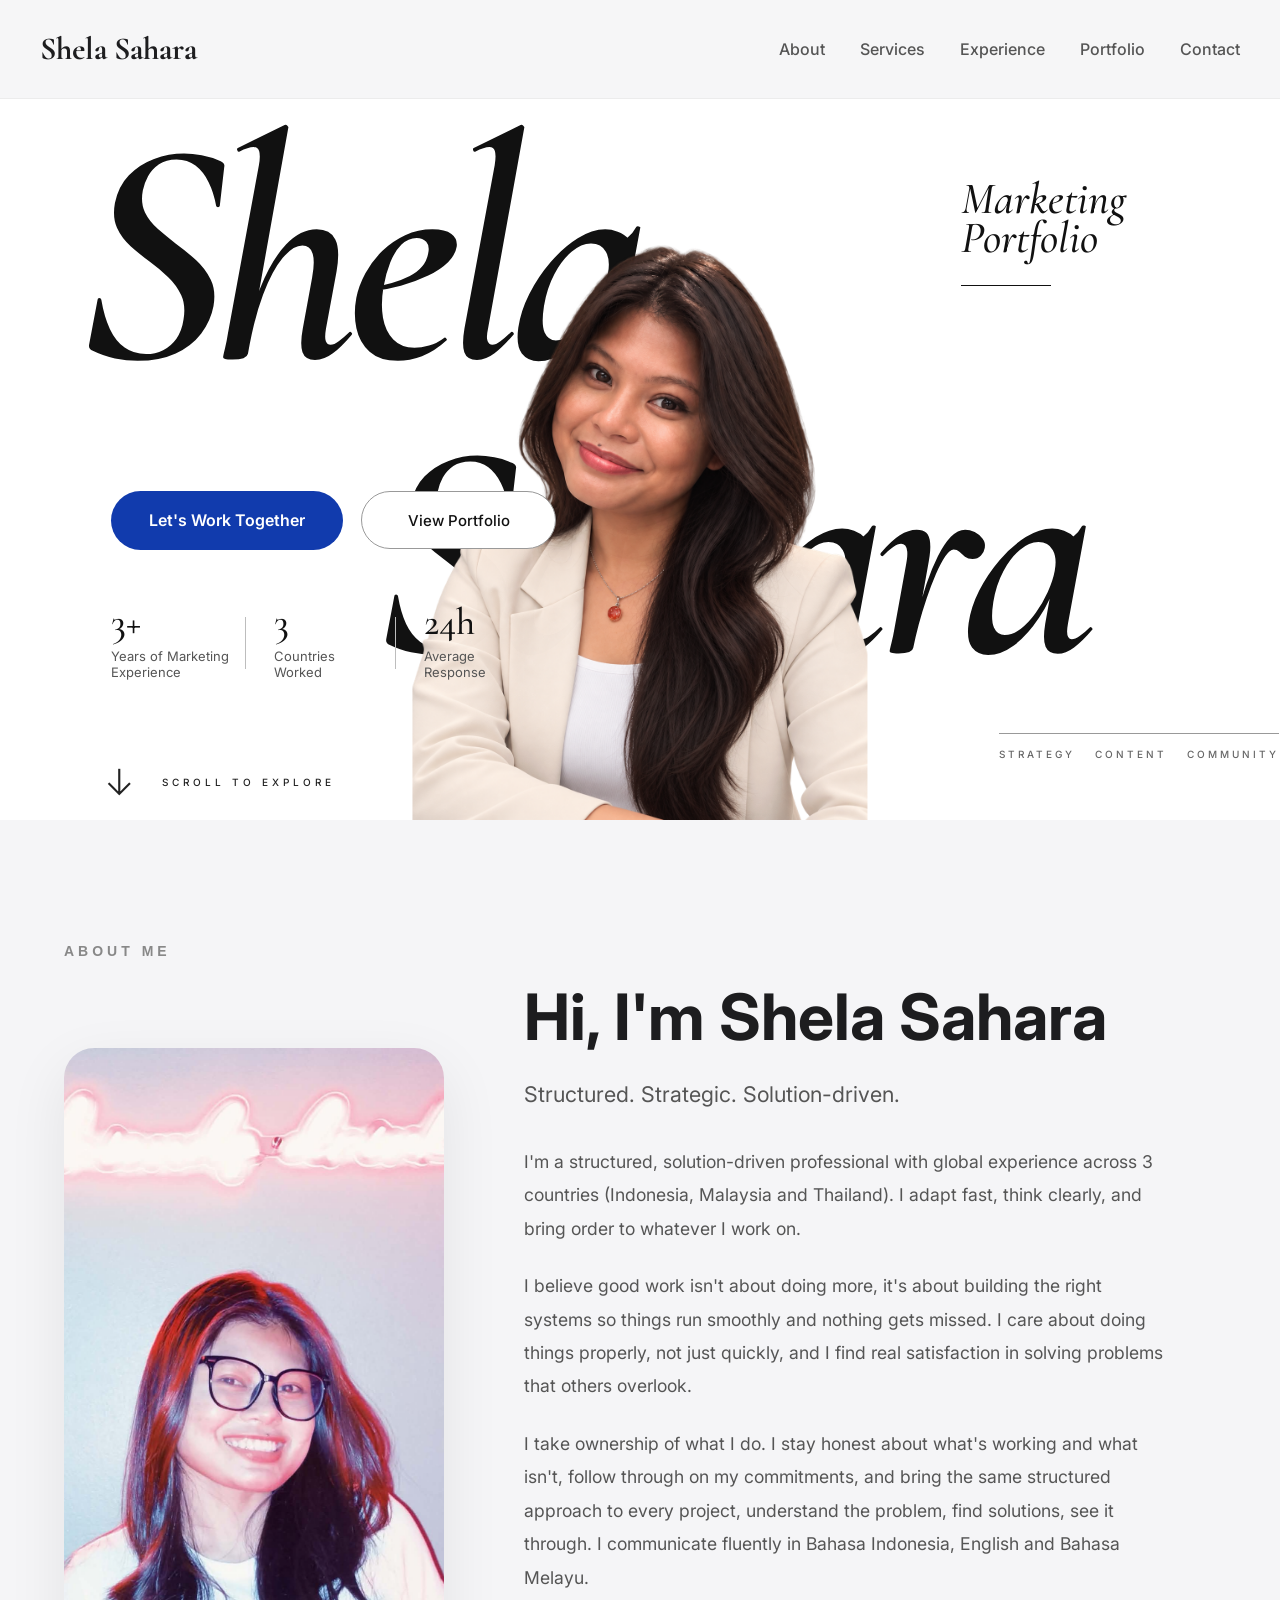
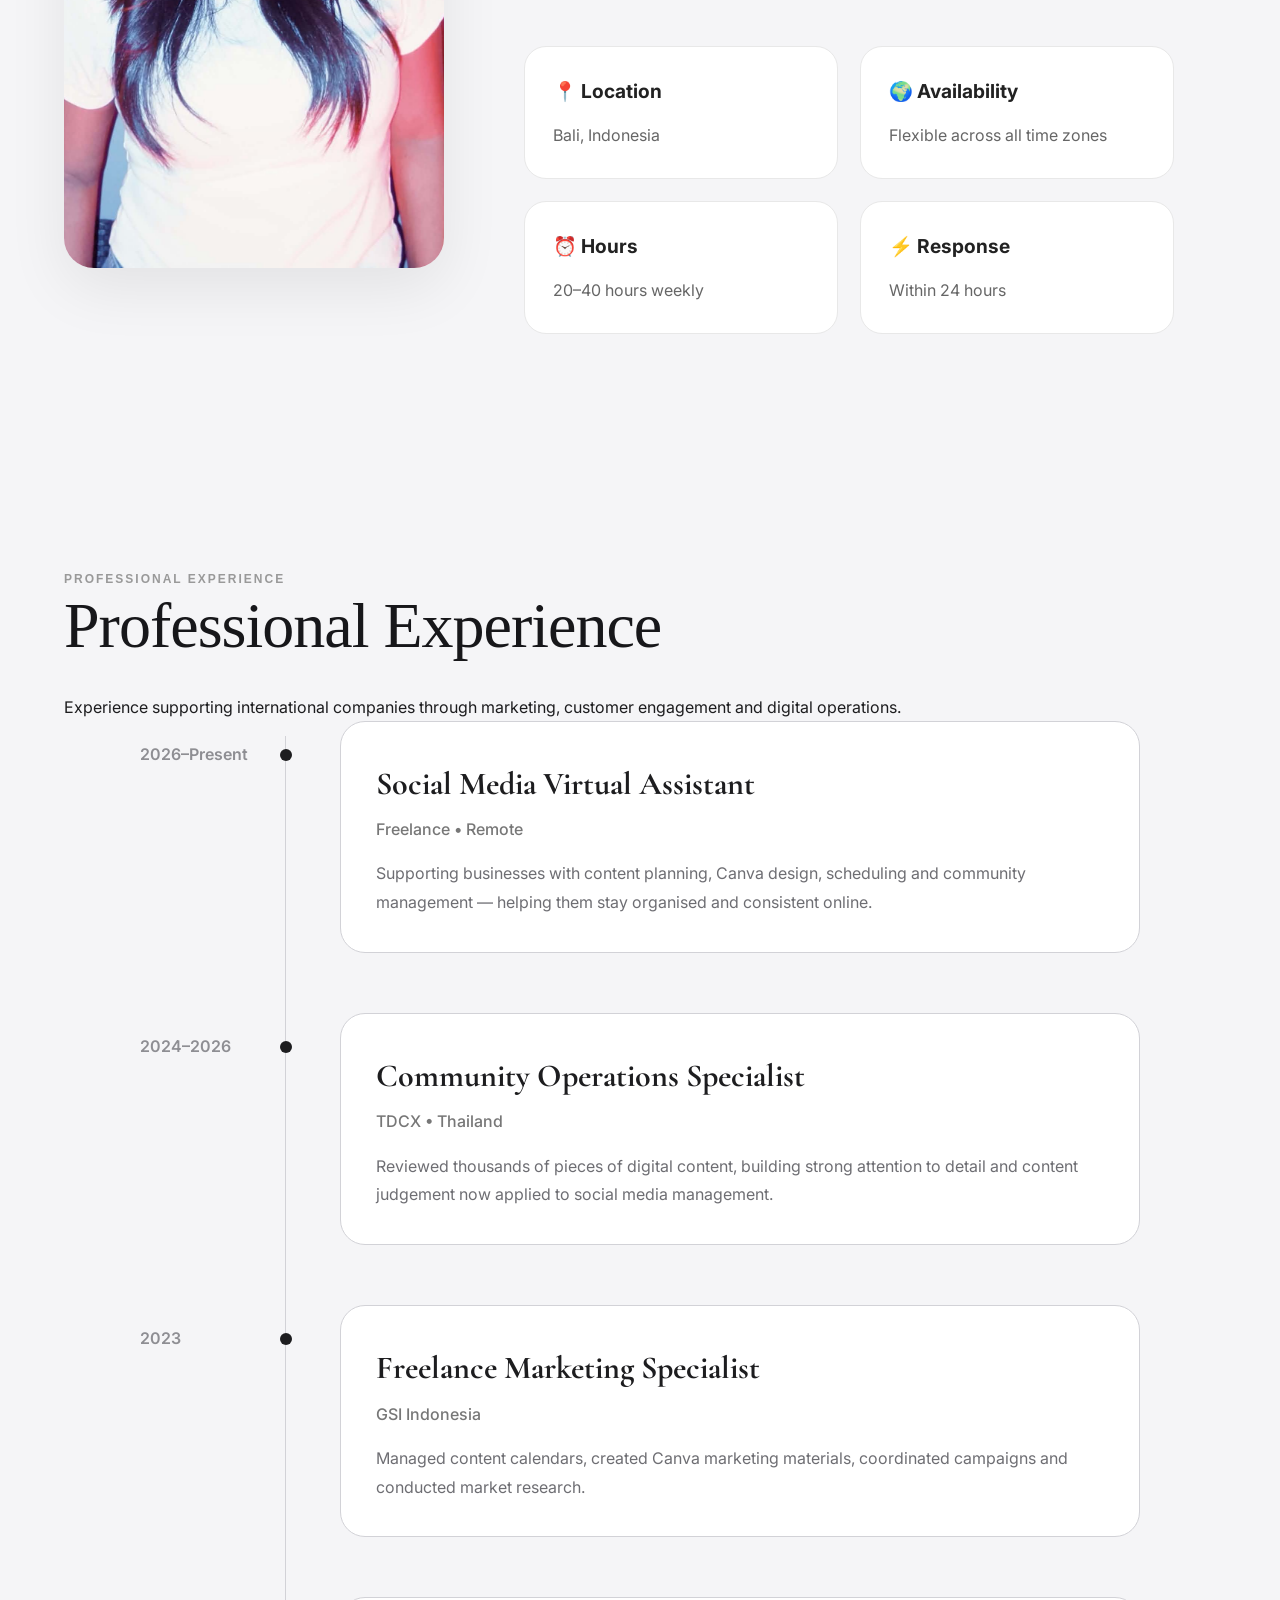
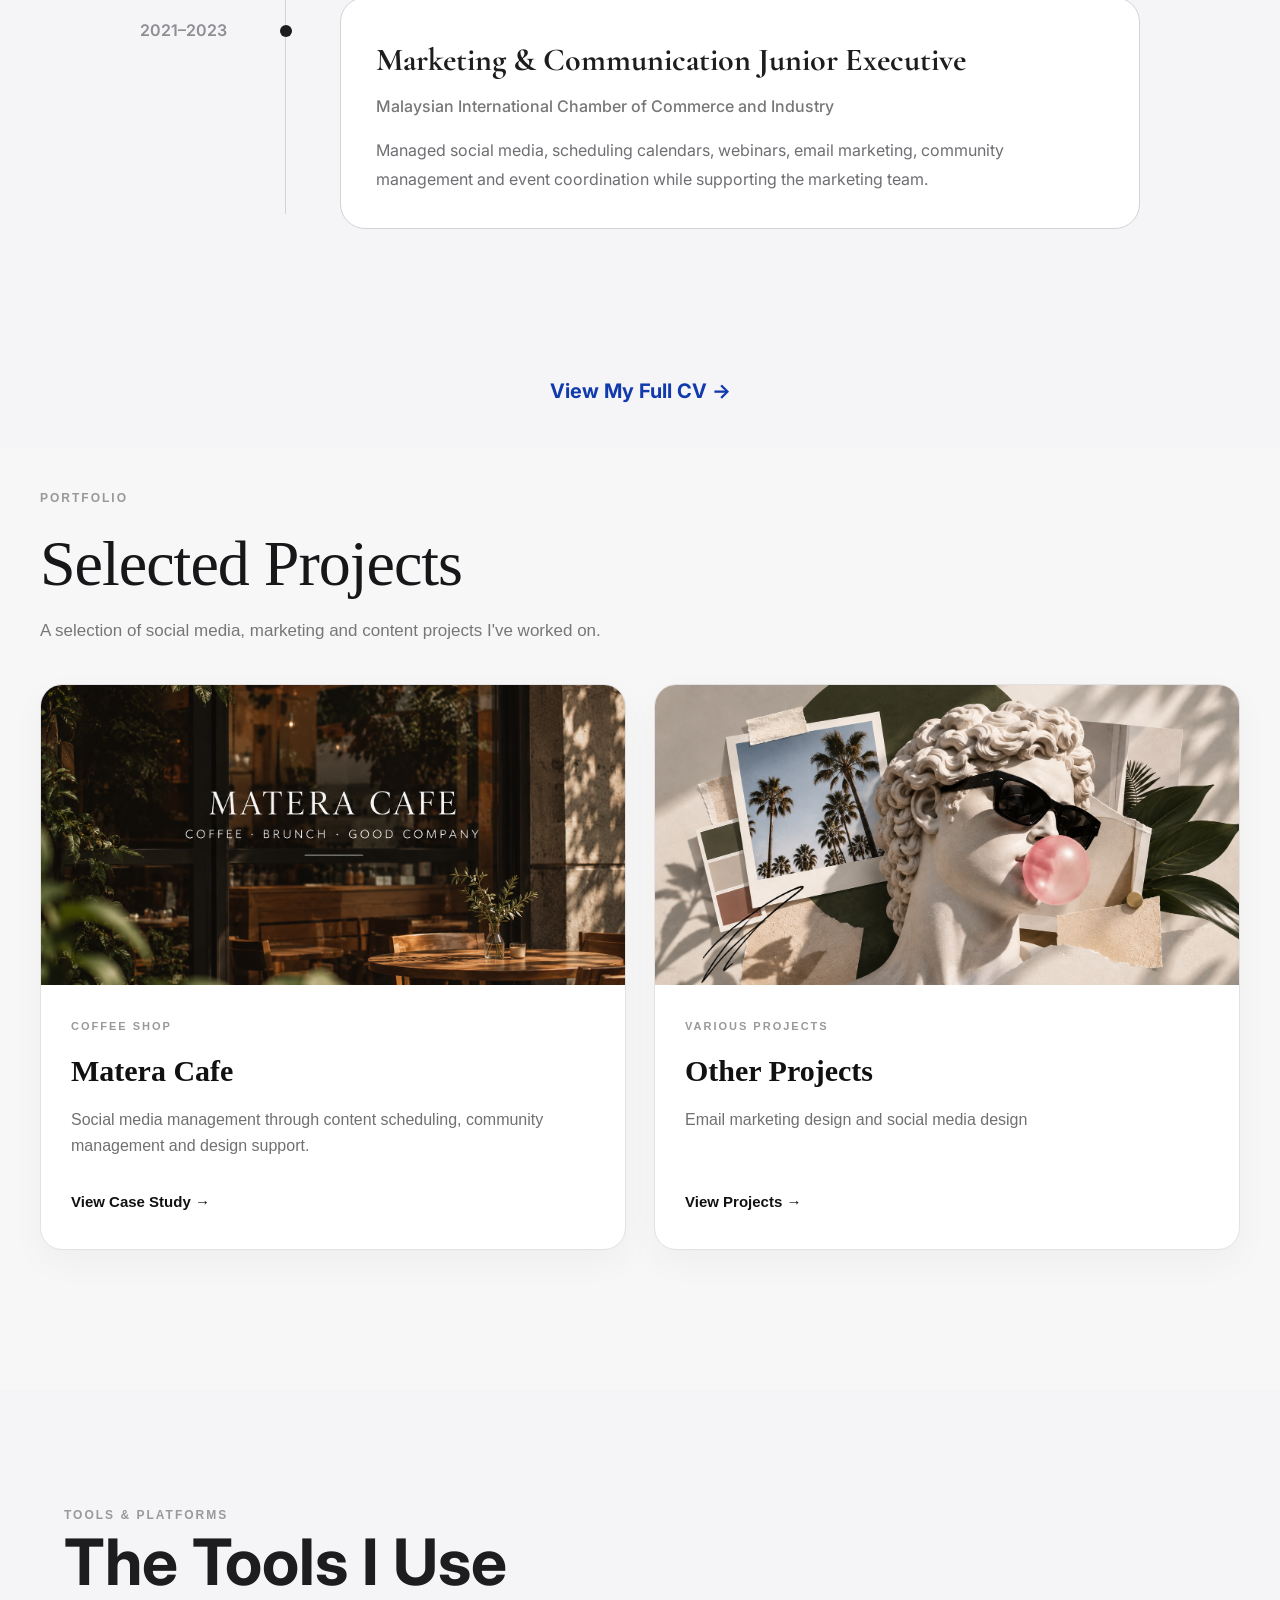
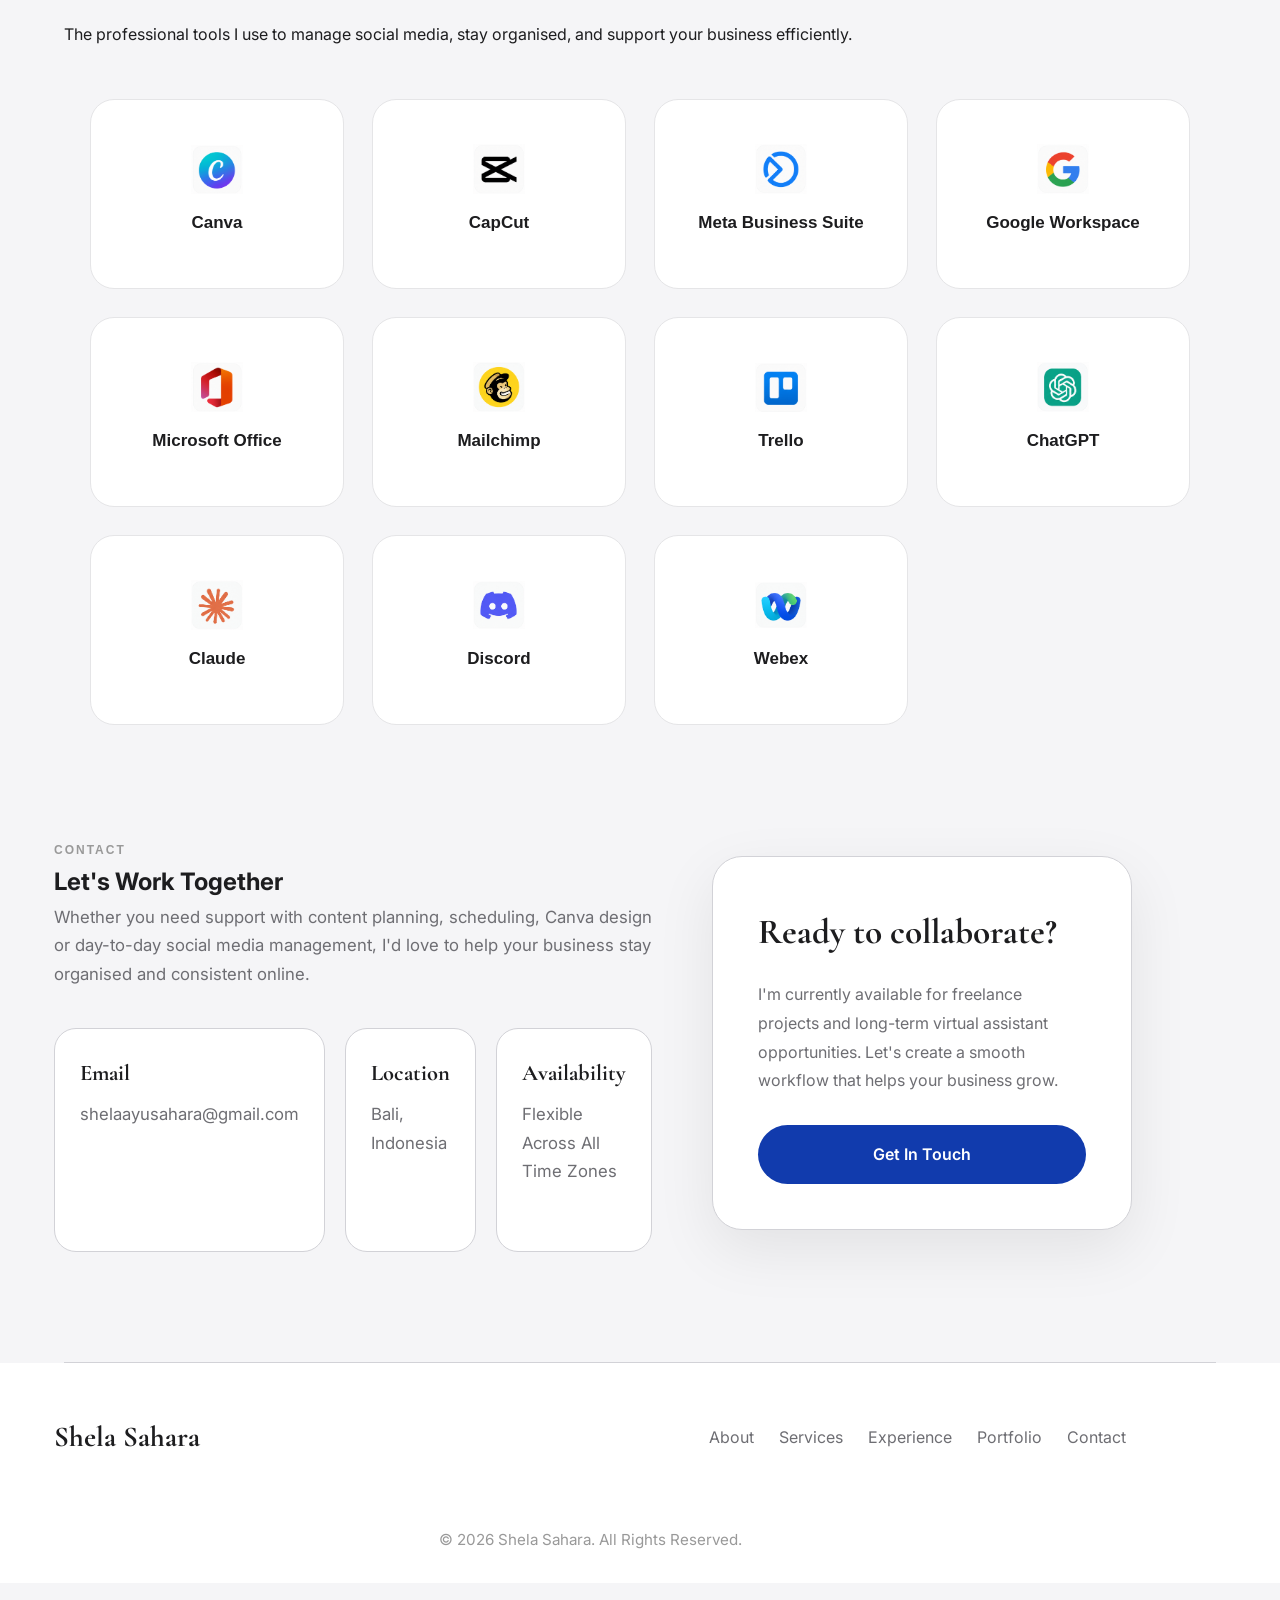
==== commit c8baa4b5: "Add files via upload" ====
--- a/index.html
+++ b/index.html
@@ -467,7 +467,7 @@
             community management and design support.
         </p>
 
-       <a href="./matera/matera.html" class="portfolio-link">
+       <a href="matera.html" class="portfolio-link">
     View Case Study →
 </a>
 
@@ -492,7 +492,7 @@
                     <p>
                         Email marketing design and social media design
                     </p>
-<a href="others/others.html" class="portfolio-link">View Projects →</a>
+<a href="others.html" class="portfolio-link">View Projects →</a>
 
                 </div>
 
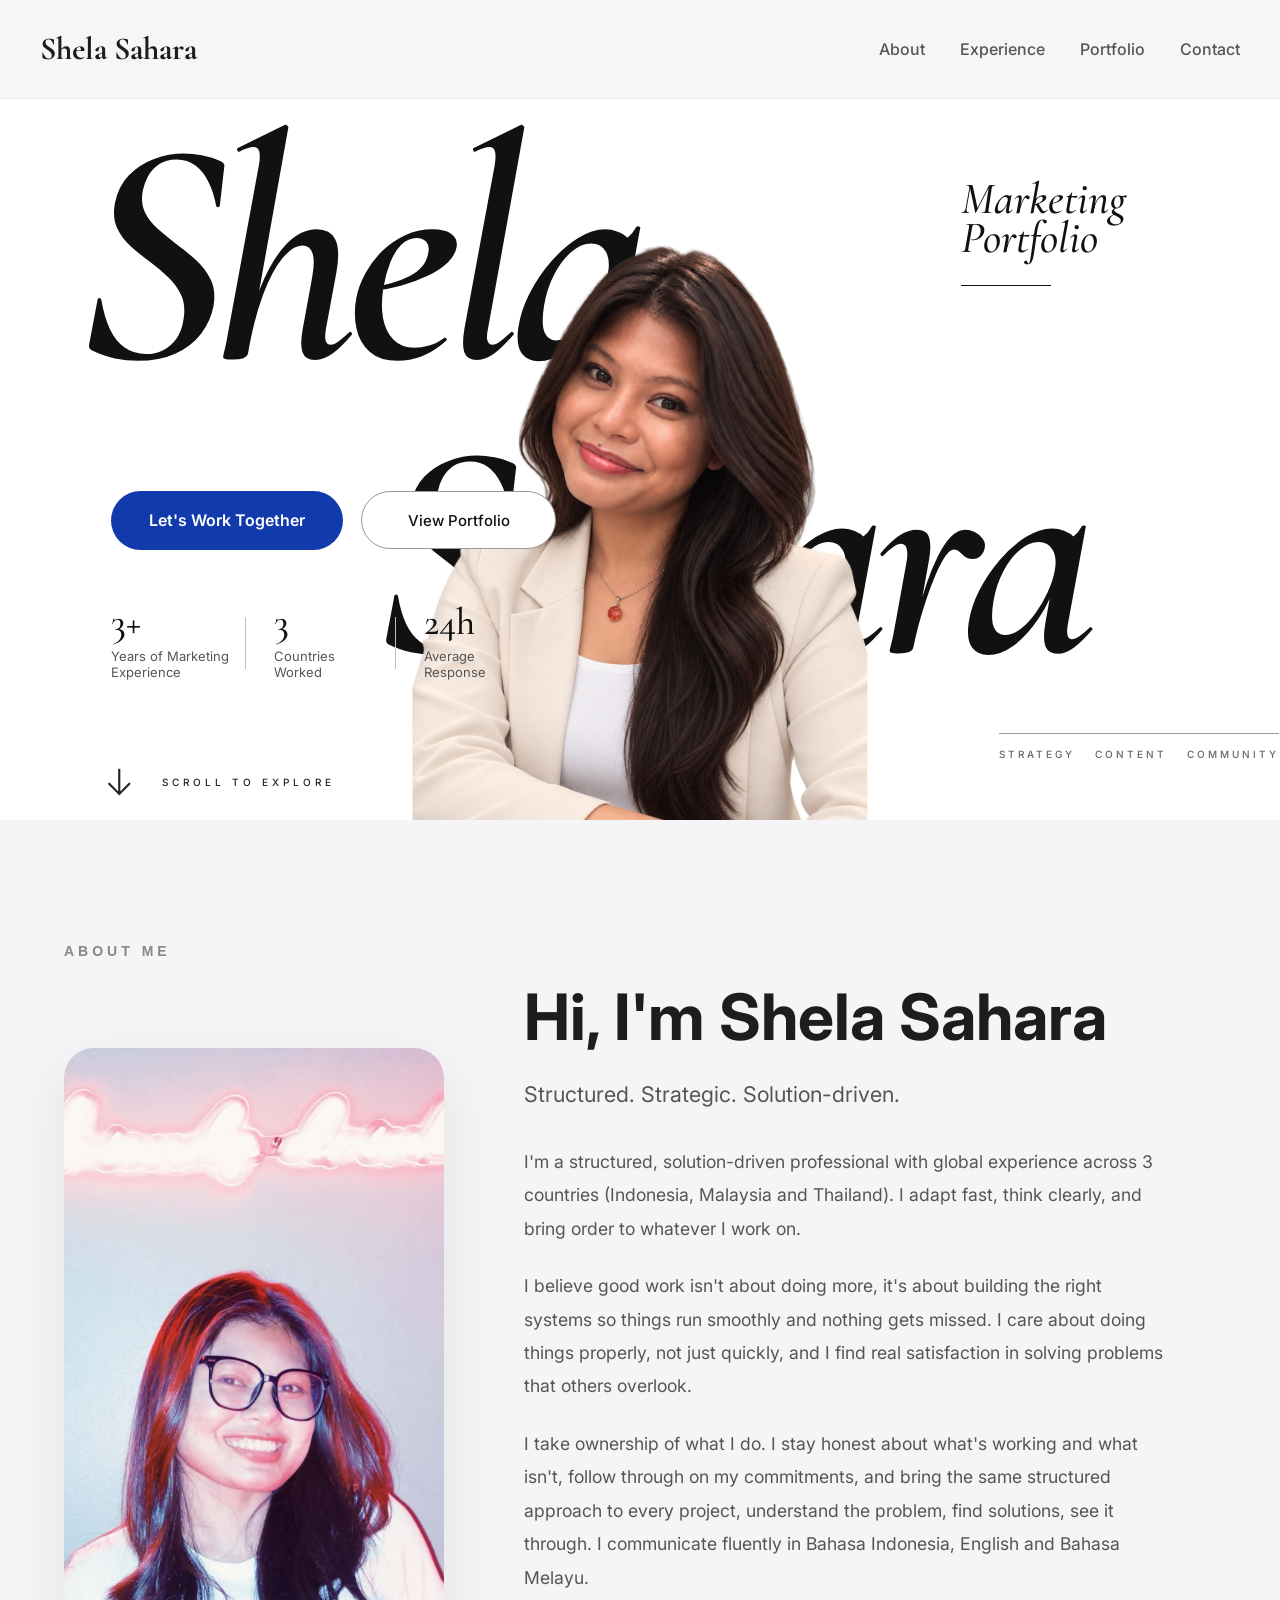
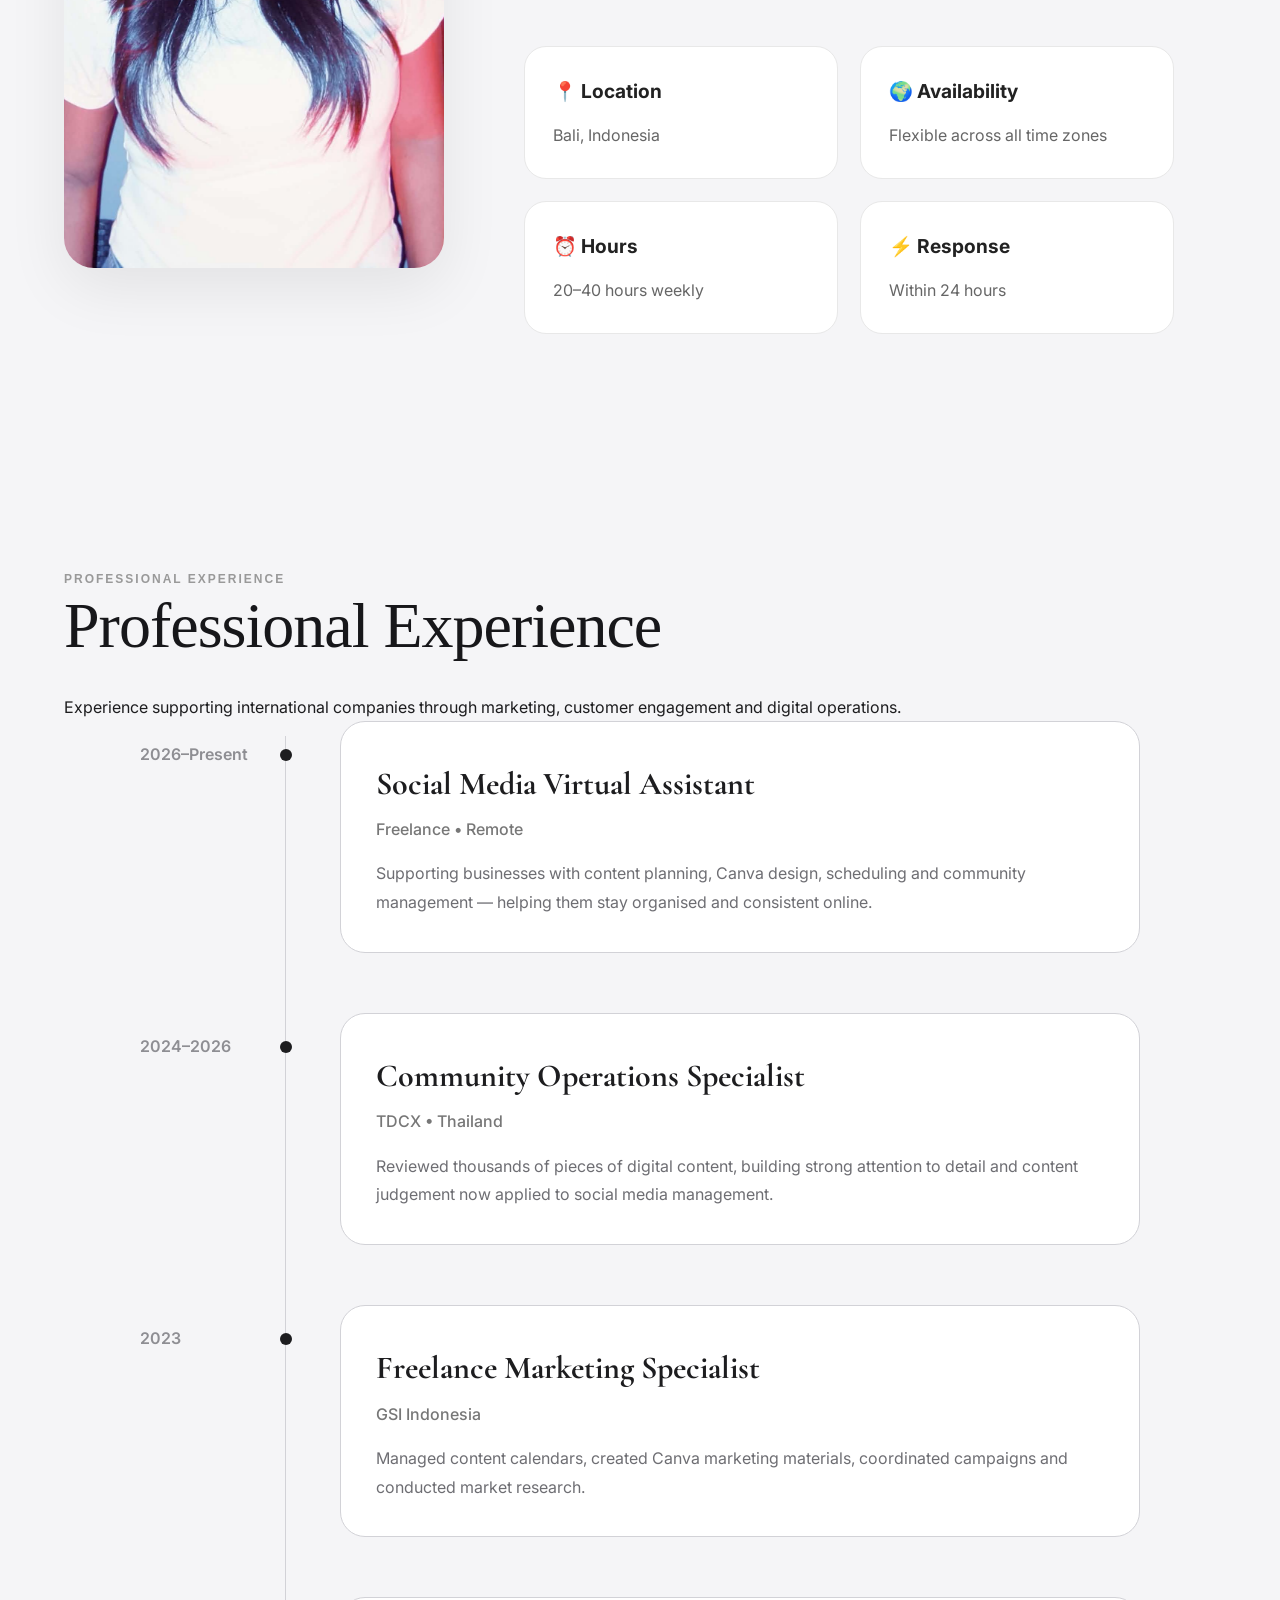
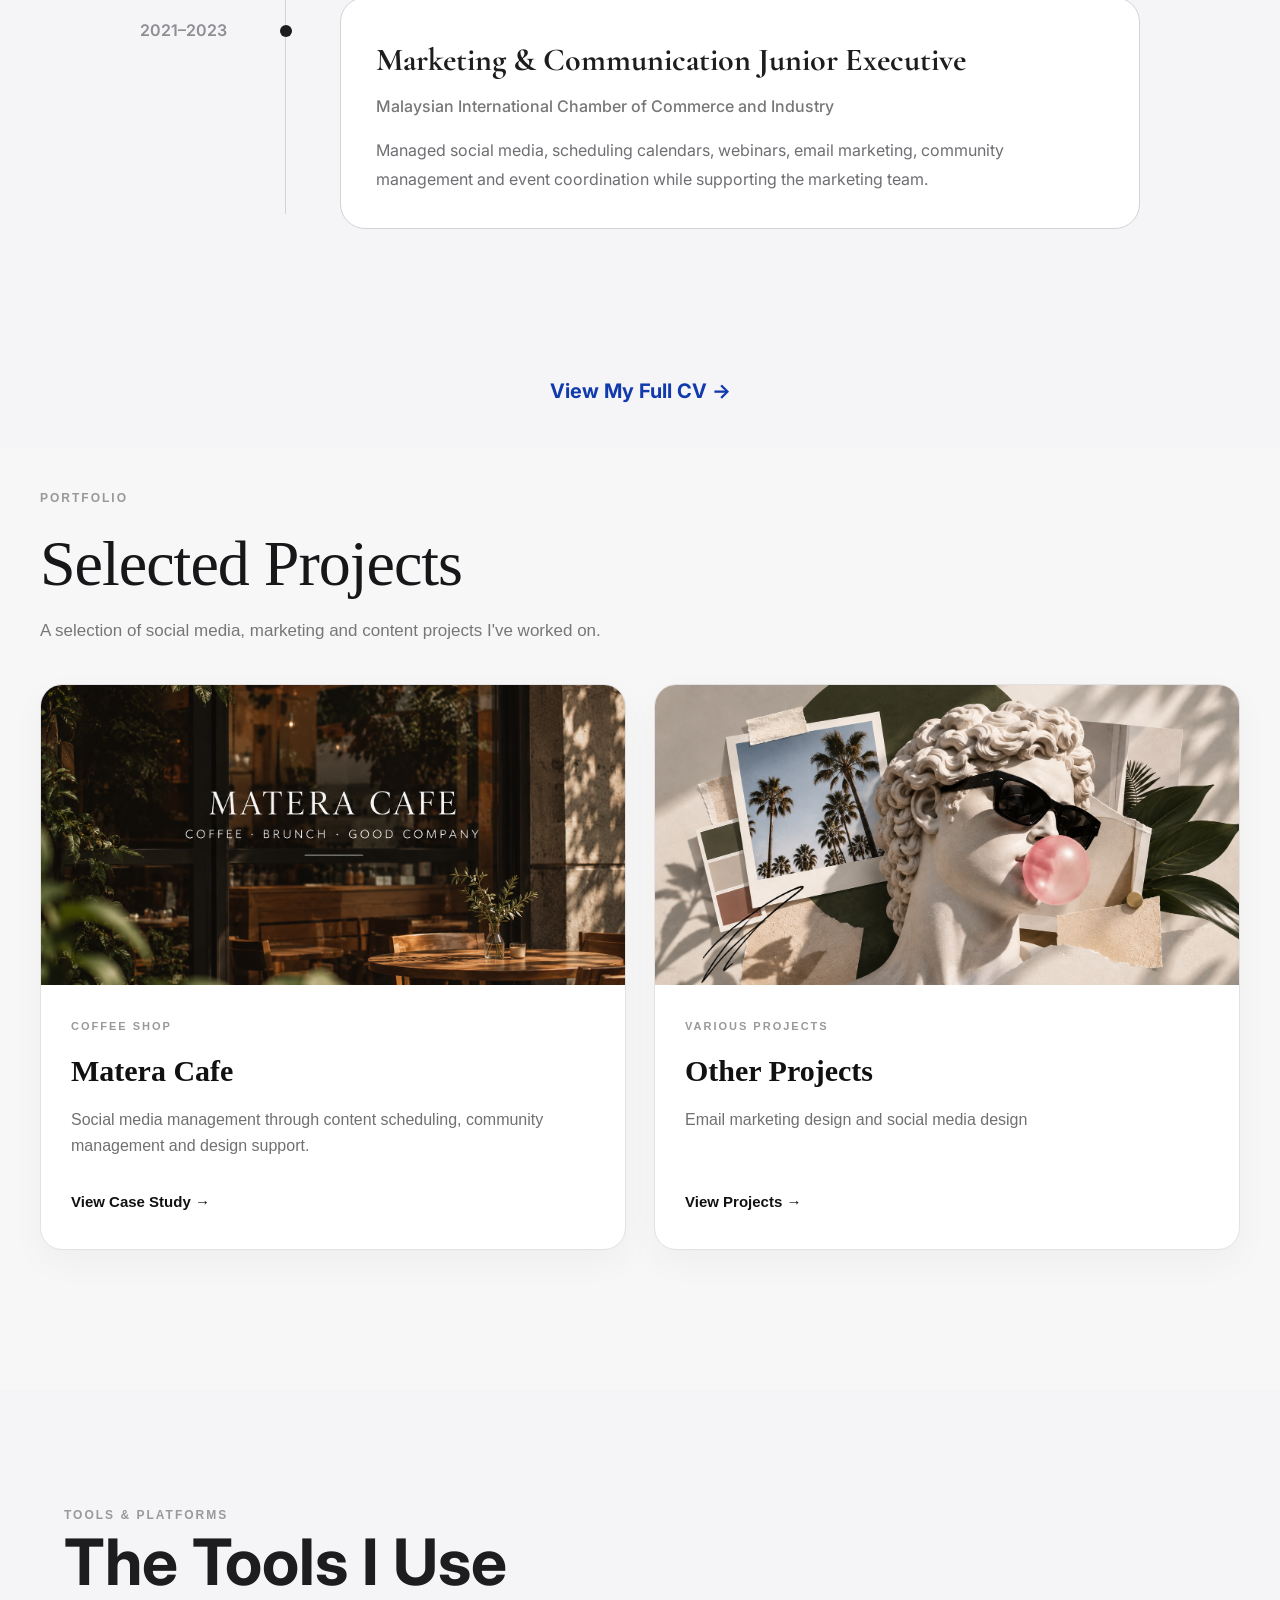
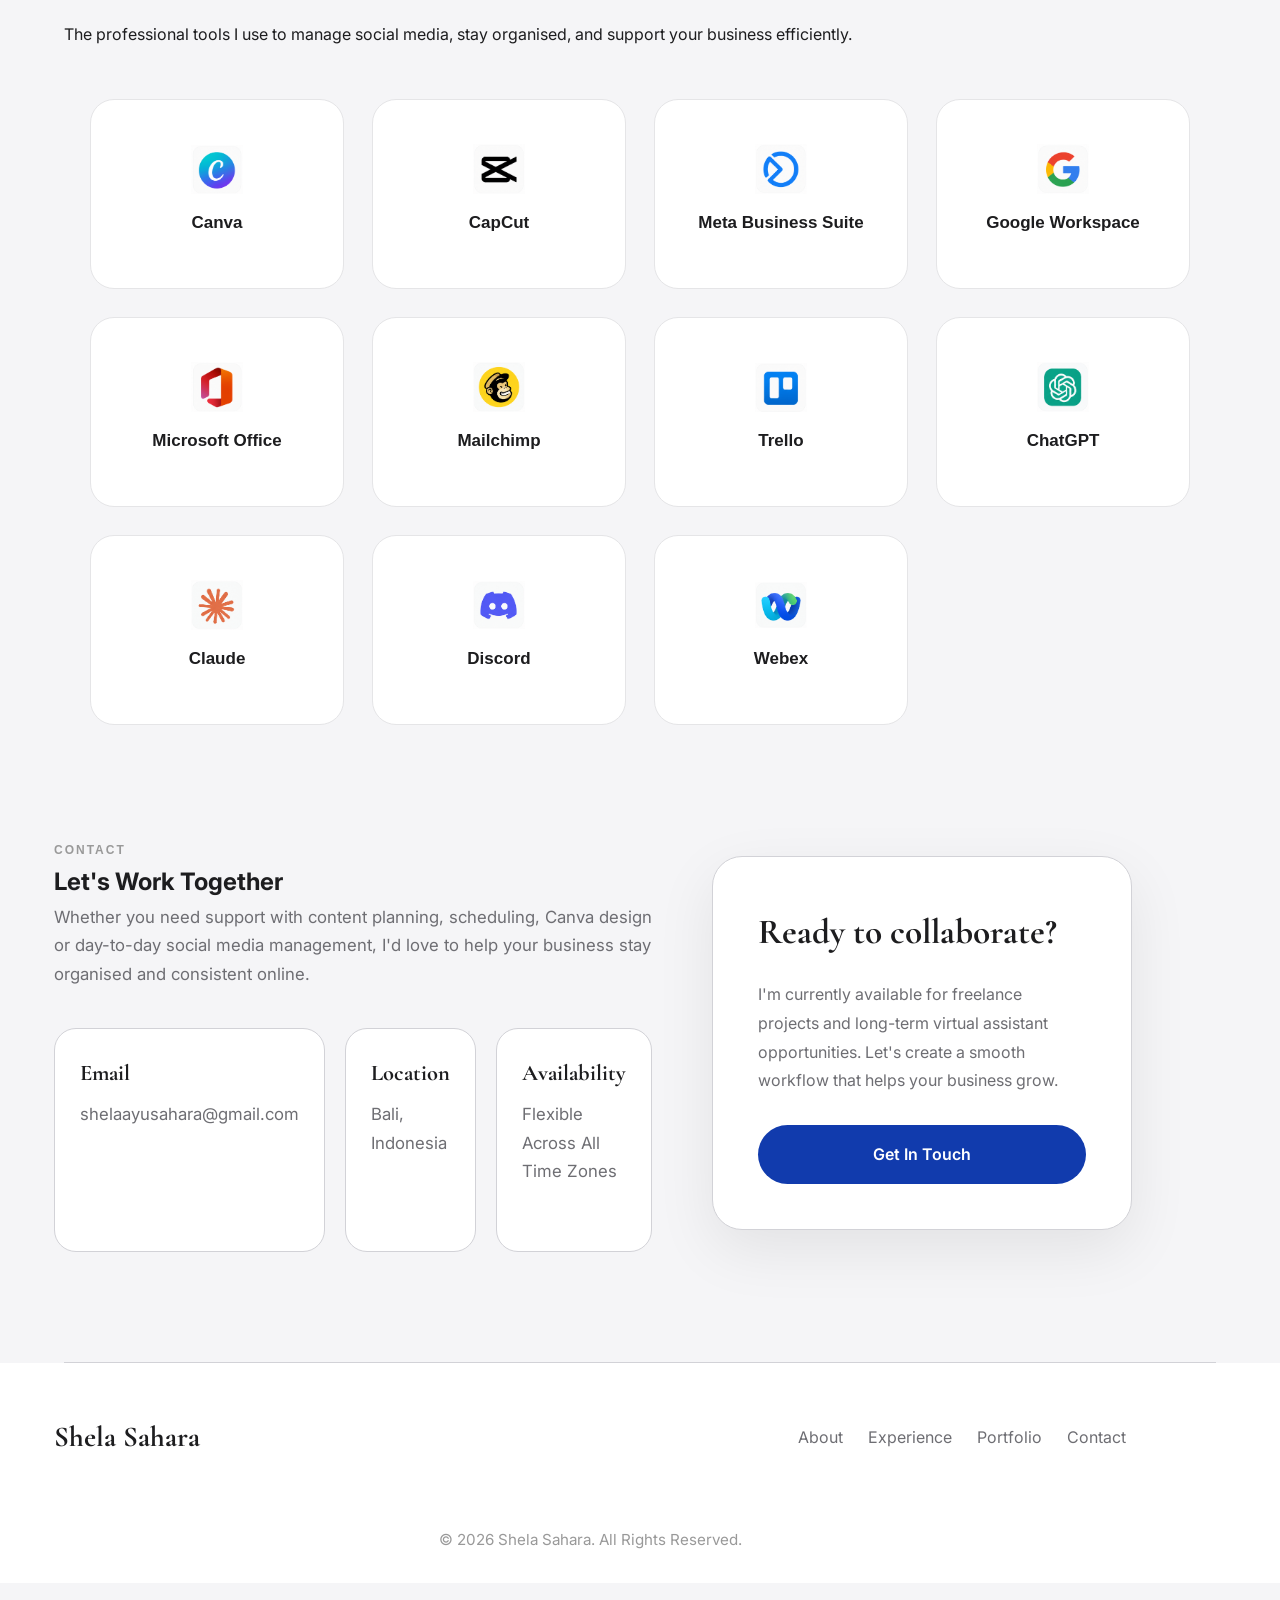
==== commit 1fee8eea: "Add files via upload" ====
--- a/index.html
+++ b/index.html
@@ -32,7 +32,6 @@
         <nav>
 
             <a href="#about">About</a>
-            <a href="#services">Services</a>
             <a href="#experience">Experience</a>
             <a href="#portfolio">Portfolio</a>
             <a href="#contact">Contact</a>
@@ -670,7 +669,6 @@
 
         <div class="footer-links">
             <a href="#about">About</a>
-            <a href="#services">Services</a>
             <a href="#experience">Experience</a>
             <a href="#portfolio">Portfolio</a>
             <a href="#contact">Contact</a>
